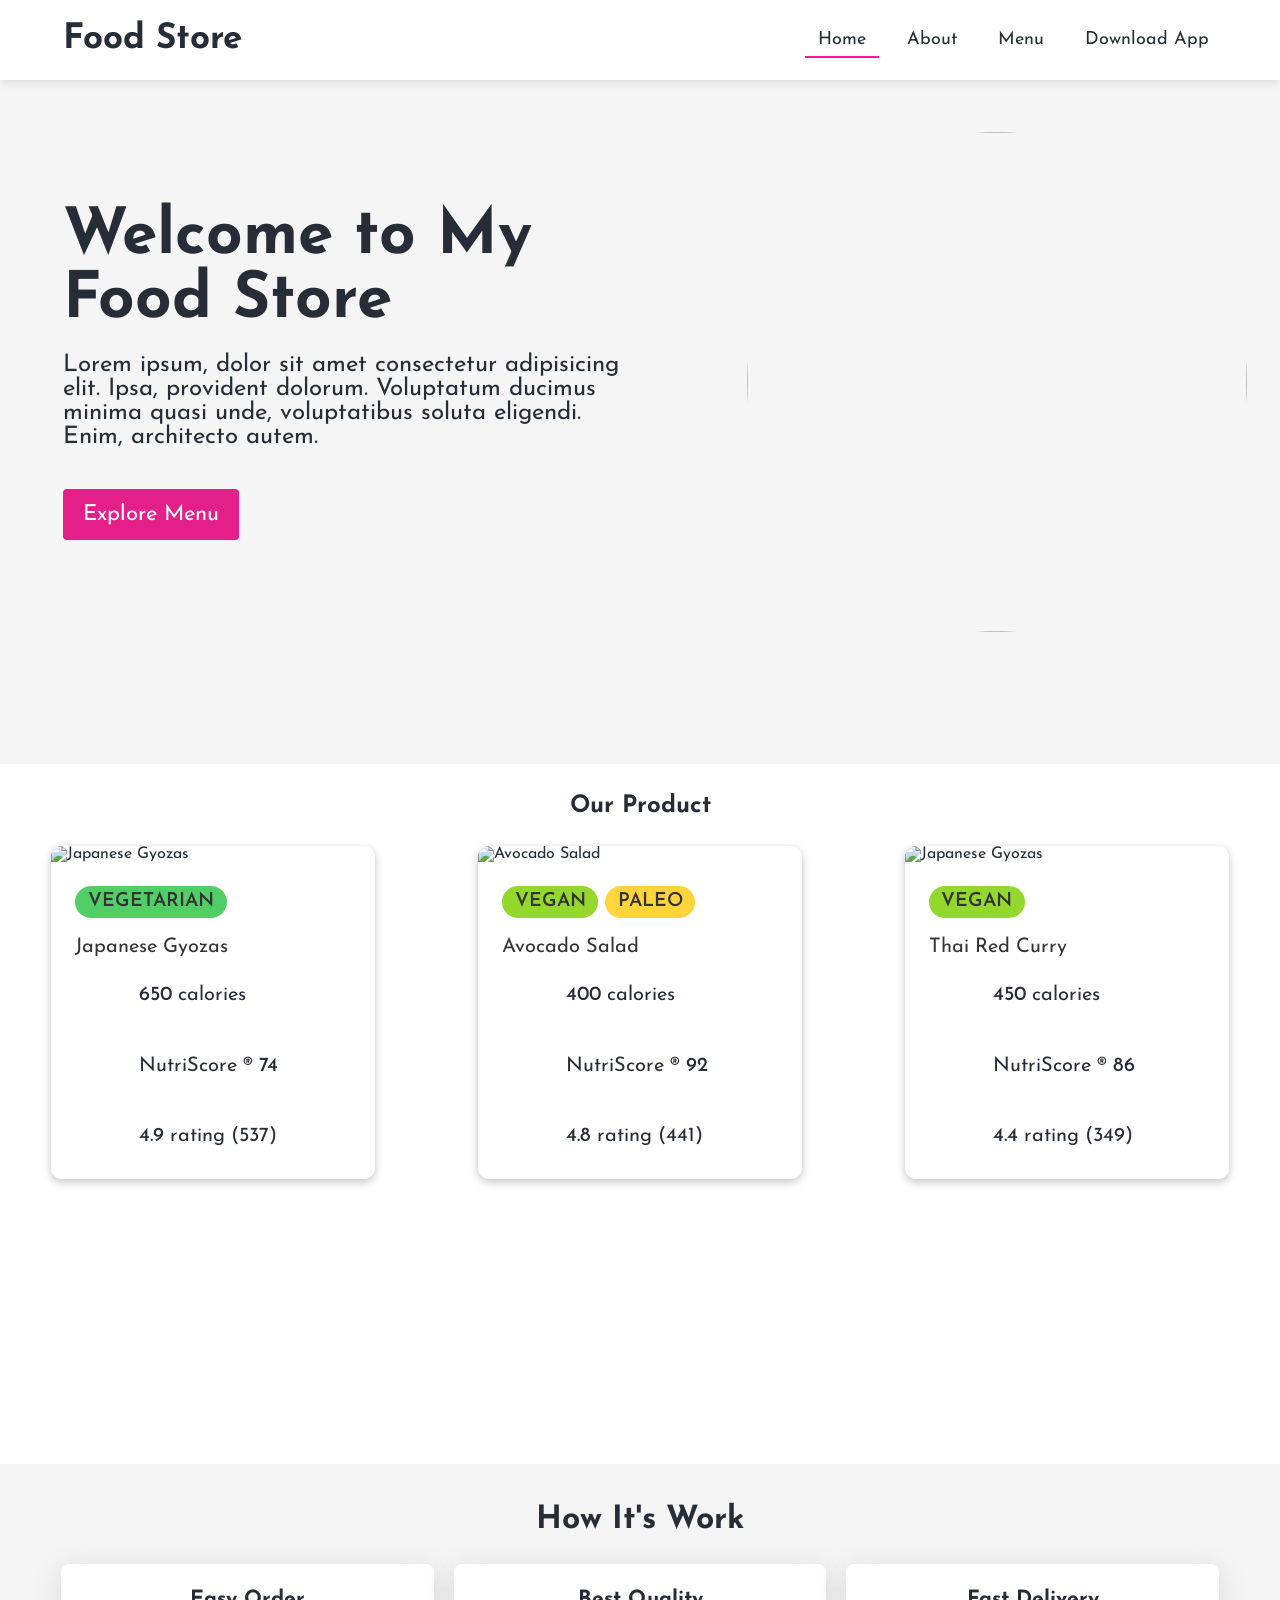
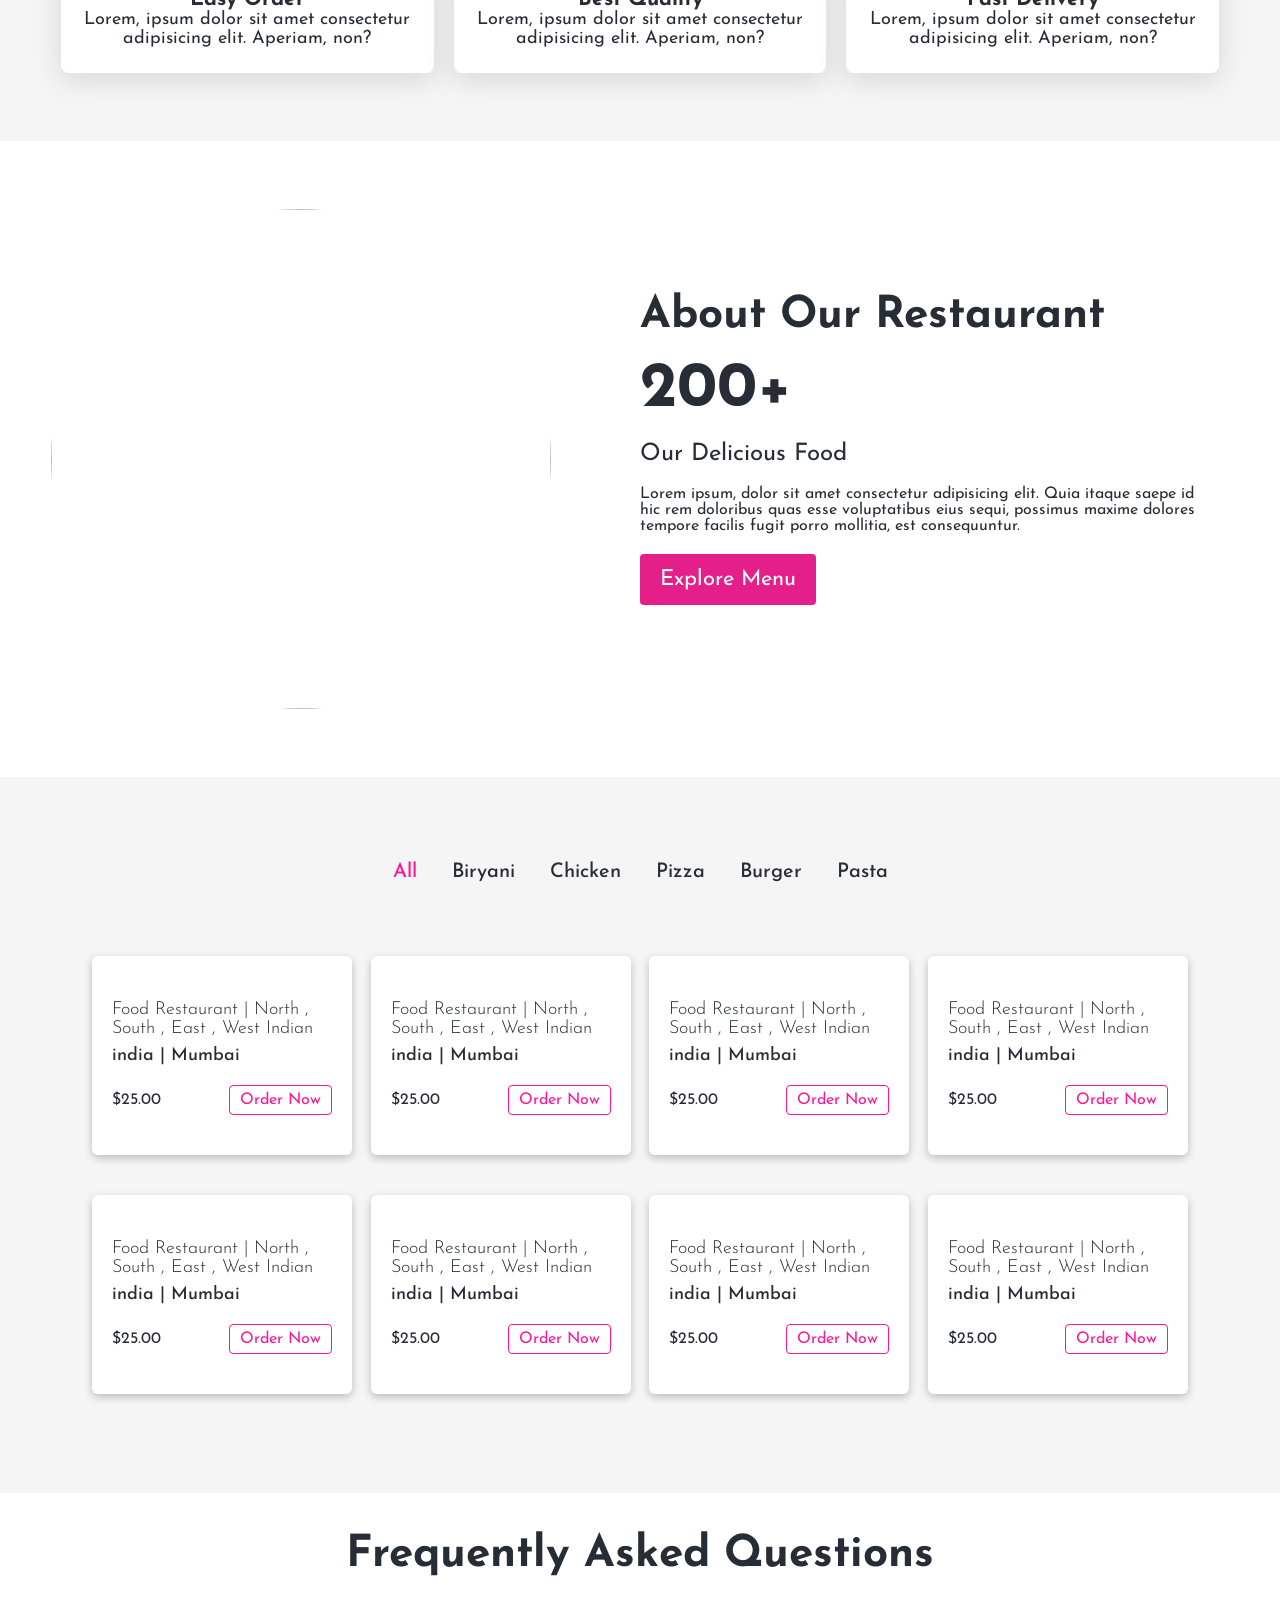
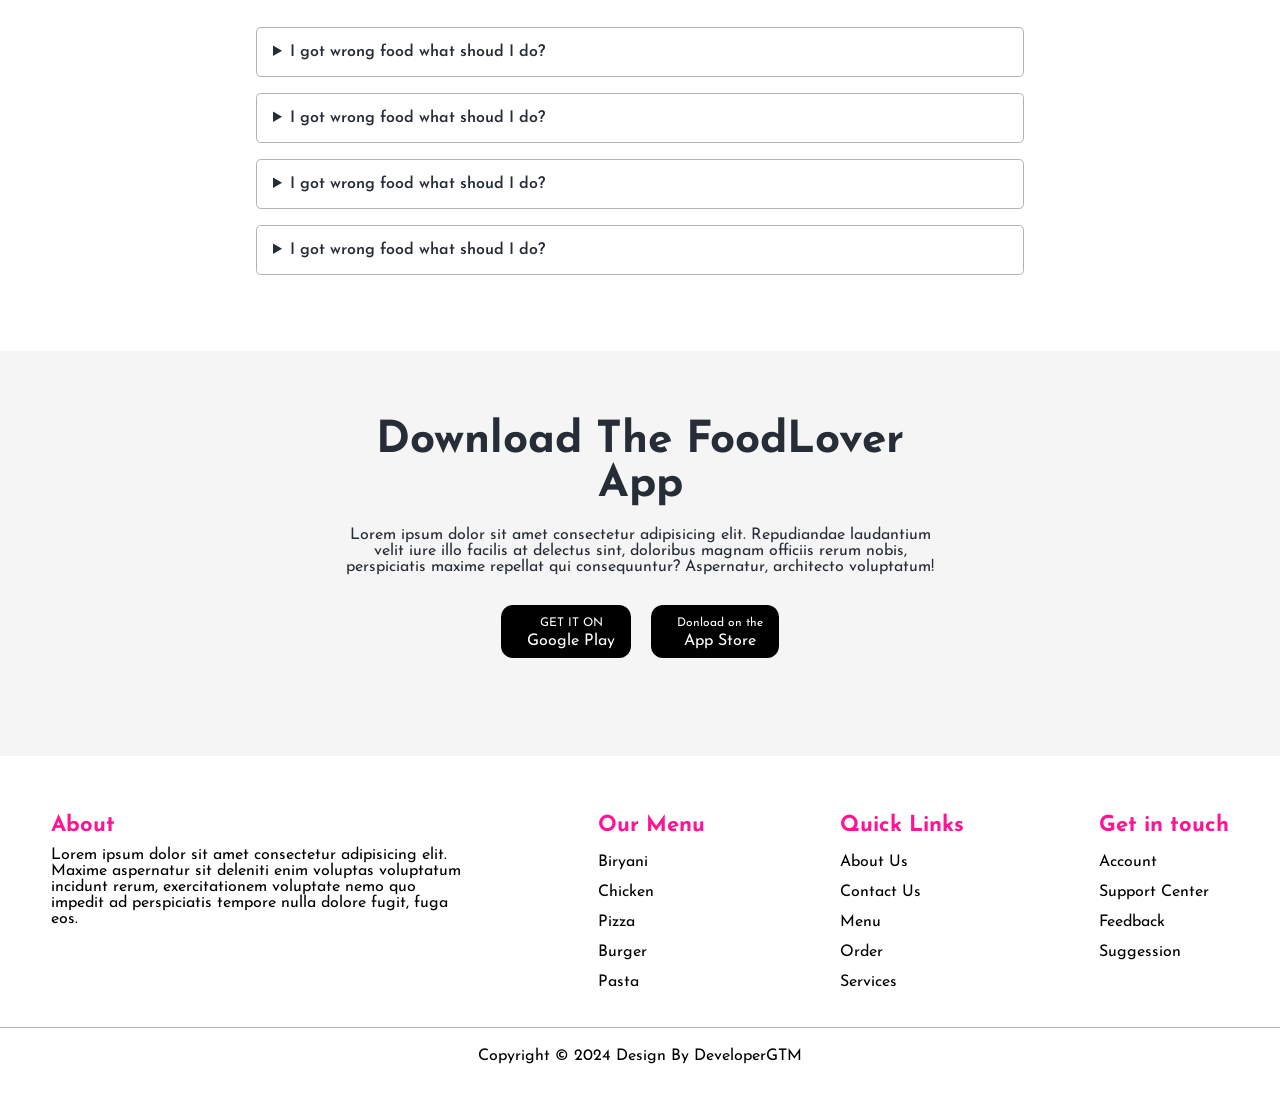
==== index.html @ 278a5195 "index.html" ====
<!DOCTYPE html>
<html lang="en">

<head>
    <meta charset="UTF-8" />
    <meta http-equiv="X-UA-Compatible" content="IE=edge" />
    <meta name="viewport" content="width=device-width, initial-scale=1.0" />
    <title>Food Store</title>
    <!-- CSS -->
    <link rel="stylesheet" href="styles.css" />
</head>

<body>
    <!-- Menu -->
    <div class="menu">
        <nav>
            <input type="checkbox" id="check" />
            <label for="check" class="checkbtn">
                <ion-icon name="grid-outline"></ion-icon>
            </label>

            <label class="logo">Food Store</label>

            <ul>
                <li><a href="#hero-section" class="active">Home</a></li>
                <li><a href="#about">About</a></li>
                <li><a href="#menu">Menu</a></li>
                <li><a href="#app">Download App</a></li>
            </ul>
        </nav>
    </div>
    <!-- End Menu -->

    <!-- Hero Section -->
    <div class="section flex" id="hero-section">
        <div class="text">
            <h1 class="primary">
                Welcome to My Food Store</span>
            </h1>

            <p class="tertiary">
                Lorem ipsum, dolor sit amet consectetur adipisicing elit. Ipsa,
                provident dolorum. Voluptatum ducimus minima quasi unde, voluptatibus
                soluta eligendi. Enim, architecto autem.
            </p>

            <a href="#menu" class="btn">Explore Menu</a>
        </div>
        <div class="visual">
            <img src="hamburger-1238246_640 (1).jpg" alt="" />
        </div>
    </div>
    <!-- End Hero Section -->

    <section class="section-meals">
        <div class="txt">
            <h1>Our Product</h1>
        </div>
        <div class="container grid grid--3-cols margin-right-md">
            <div class="meal">
                <img src="https://github.com/erenburuk/html-css-course/blob/1aacbb283eed0f760ab9f905e4ad5099cfa11204/07-Omnifood-Desktop/img/meals/meal-1.jpg?raw=true"
                    class="meal-img" alt="Japanese Gyozas" />
                <div class="meal-content">
                    <div class="meal-tags">
                        <span class="tag tag--vegetarian">Vegetarian</span>
                    </div>
                    <p class="meal-title">Japanese Gyozas</p>
                    <ul class="meal-attributes">
                        <li class="meal-attribute">
                            <ion-icon class="meal-icon" name="flame-outline"></ion-icon><span><strong>650</strong>
                                calories</span>
                        </li>
                        <li class="meal-attribute">
                            <ion-icon class="meal-icon" name="restaurant-outline"></ion-icon><span>NutriScore &reg;
                                <strong>74</strong></span>
                        </li>
                        <li class="meal-attribute">
                            <ion-icon class="meal-icon" name="star-outline"></ion-icon><span><strong>4.9</strong> rating
                                (537)</span>
                        </li>
                    </ul>
                </div>
            </div>

            <div class="meal">
                <img src="https://github.com/erenburuk/html-css-course/blob/main/07-Omnifood-Desktop/img/meals/meal-2.jpg?raw=true"
                    class="meal-img" alt="Avocado Salad" />
                <div class="meal-content">
                    <div class="meal-tags">
                        <span class="tag tag--vegan">Vegan</span>
                        <span class="tag tag--paleo">Paleo</span>
                    </div>
                    <p class="meal-title">Avocado Salad</p>
                    <ul class="meal-attributes">
                        <li class="meal-attribute">
                            <ion-icon class="meal-icon" name="flame-outline"></ion-icon><span><strong>400</strong>
                                calories</span>
                        </li>
                        <li class="meal-attribute">
                            <ion-icon class="meal-icon" name="restaurant-outline"></ion-icon><span>NutriScore &reg;
                                <strong>92</strong></span>
                        </li>
                        <li class="meal-attribute">
                            <ion-icon class="meal-icon" name="star-outline"></ion-icon><span><strong>4.8</strong> rating
                                (441)</span>
                        </li>
                    </ul>
                </div>
            </div>

            <div class="meal">
                <img src="https://images.unsplash.com/photo-1455619452474-d2be8b1e70cd?ixlib=rb-4.0.3&ixid=MnwxMjA3fDB8MHxwaG90by1wYWdlfHx8fGVufDB8fHx8&auto=format&fit=crop&w=1170&q=80"
                    class="meal-img" alt="Japanese Gyozas" />
                <div class="meal-content">
                    <div class="meal-tags">
                        <span class="tag tag--vegan">Vegan</span>
                    </div>
                    <p class="meal-title">Thai Red Curry</p>
                    <ul class="meal-attributes">
                        <li class="meal-attribute">
                            <ion-icon class="meal-icon" name="flame-outline"></ion-icon><span><strong>450</strong>
                                calories</span>
                        </li>
                        <li class="meal-attribute">
                            <ion-icon class="meal-icon" name="restaurant-outline"></ion-icon><span>NutriScore &reg;
                                <strong>86</strong></span>
                        </li>
                        <li class="meal-attribute">
                            <ion-icon class="meal-icon" name="star-outline"></ion-icon><span><strong>4.4</strong> rating
                                (349)</span>
                        </li>
                    </ul>
                </div>
            </div>
        </div>
    </section>



    <!-- How It Works -->
    <div class="section" id="how-it-works">
        <div class="txt">
            <h1>How It's Work</h1>
        </div>

        <div class="container flex">
            <div class="box">
                <h3>Easy Order</h3>
                <ion-icon name="timer-outline"></ion-icon>
                <p>
                    Lorem, ipsum dolor sit amet consectetur adipisicing elit. Aperiam,
                    non?
                </p>
            </div>

            <div class="box active">
                <h3>Best Quality</h3>
                <ion-icon style="color: black;" name="trophy-outline"></ion-icon>
                <p>
                    Lorem, ipsum dolor sit amet consectetur adipisicing elit. Aperiam,
                    non?
                </p>
            </div>

            <div class="box">
                <h3>Fast Delivery</h3>
                <ion-icon name="checkmark-done-circle-outline"></ion-icon>
                <p>
                    Lorem, ipsum dolor sit amet consectetur adipisicing elit. Aperiam,
                    non?
                </p>
            </div>
        </div>
    </div>
    <!-- End How It Works -->

    <!-- About -->
    <div class="section" id="about">
        <div class="container flex">
            <div class="visual">
                <img src="hamburger-1238246_640 (1).jpg" alt="" />
            </div>
            <div class="text">
                <div class="secondary">About Our Restaurant</div>
                <h2 class="primary">200+</h2>

                <h3 class="tertiary">Our Delicious Food</h3>

                <p>
                    Lorem ipsum, dolor sit amet consectetur adipisicing elit. Quia
                    itaque saepe id hic rem doloribus quas esse voluptatibus eius sequi,
                    possimus maxime dolores tempore facilis fugit porro mollitia, est
                    consequuntur.
                </p>

                <a href="#menu" class="btn">Explore Menu</a>
            </div>
        </div>
    </div>
    <!-- End About -->

    <!-- Restaurant Menu -->
    <div class="section" id="menu">
        <div class="container-menu">
            <ul class="category">
                <li class="active">All</li>
                <li>Biryani</li>
                <li>Chicken</li>
                <li>Pizza</li>
                <li>Burger</li>
                <li>Pasta</li>
            </ul>

            <div class="container">
                <div class="restaurant-menu">
                    <div class="menu-item">
                        <img src="https://raw.githubusercontent.com/programmercloud/foodlover/main/img/menu-1.jpg"
                            alt="" />

                        <div class="title">Food Restaurant | North , South , East , West Indian </div>

                        <div class="location">india | Mumbai</div>

                        <div class="order flex">
                            <div class="price">$25.00</div>
                            <a href="#" class="btn btn-menu">Order Now</a>
                        </div>
                    </div>

                    <div class="menu-item">
                        <img src="https://raw.githubusercontent.com/programmercloud/foodlover/main/img/menu-2.jpg"
                            alt="" />

                        <div class="title">Food Restaurant | North , South , East , West Indian </div>

                        <div class="location">india | Mumbai</div>

                        <div class="order flex">
                            <div class="price">$25.00</div>
                            <a href="#" class="btn btn-menu">Order Now</a>
                        </div>
                    </div>

                    <div class="menu-item">
                        <img src="https://raw.githubusercontent.com/programmercloud/foodlover/main/img/menu-1.jpg"
                            alt="" />

                        <div class="title">Food Restaurant | North , South , East , West Indian </div>

                        <div class="location">india | Mumbai</div>

                        <div class="order flex">
                            <div class="price">$25.00</div>
                            <a href="#" class="btn btn-menu">Order Now</a>
                        </div>
                    </div>

                    <div class="menu-item">
                        <img src="https://raw.githubusercontent.com/programmercloud/foodlover/main/img/menu-3.jpg"
                            alt="" />

                        <div class="title">Food Restaurant | North , South , East , West Indian </div>

                        <div class="location">india | Mumbai</div>

                        <div class="order flex">
                            <div class="price">$25.00</div>
                            <a href="#" class="btn btn-menu">Order Now</a>
                        </div>
                    </div>

                    <div class="menu-item">
                        <img src="https://raw.githubusercontent.com/programmercloud/foodlover/main/img/menu-1.jpg"
                            alt="" />

                        <div class="title">Food Restaurant | North , South , East , West Indian </div>

                        <div class="location">india | Mumbai </div>

                        <div class="order flex">
                            <div class="price">$25.00</div>
                            <a href="#" class="btn btn-menu">Order Now</a>
                        </div>
                    </div>

                    <div class="menu-item">
                        <img src="https://raw.githubusercontent.com/programmercloud/foodlover/main/img/menu-4.jpg"
                            alt="" />

                        <div class="title">Food Restaurant | North , South , East , West Indian </div>

                        <div class="location">india | Mumbai</div>

                        <div class="order flex">
                            <div class="price">$25.00</div>
                            <a href="#" class="btn btn-menu">Order Now</a>
                        </div>
                    </div>
                    

                    <div class="menu-item">
                        <img src="https://raw.githubusercontent.com/programmercloud/foodlover/main/img/menu-5.jpg"
                            alt="" />

                        <div class="title">Food Restaurant | North , South , East , West Indian </div>

                        <div class="location">india | Mumbai </div>

                        <div class="order flex">
                            <div class="price">$25.00</div>
                            <a href="#" class="btn btn-menu">Order Now</a>
                        </div>
                    </div>

                    <div class="menu-item">
                        <img src="https://raw.githubusercontent.com/programmercloud/foodlover/main/img/menu-6.jpg"
                            alt="" />

                        <div class="title">Food Restaurant | North , South , East , West Indian </div>

                        <div class="location">india | Mumbai</div>

                        <div class="order flex">
                            <div class="price">$25.00</div>
                            <a href="#" class="btn btn-menu">Order Now</a>
                        </div>
                    </div>
                </div>
            </div>
        </div>
    </div>
    <!-- End Restaurant Menu -->

    <!-- FAQ -->
    <div class="section" id="faq">
        <h2 class="secondary">Frequently Asked Questions</h2>

        <div class="faq">
            <details>
                <summary>I got wrong food what shoud I do?</summary>
                <div class="content">
                    <p>
                        Lorem ipsum dolor sit amet consectetur adipisicing elit.
                        Asperiores amet sunt at?
                    </p>
                </div>
            </details>

            <details>
                <summary>I got wrong food what shoud I do?</summary>
                <div class="content">
                    <p>
                        Lorem ipsum dolor sit amet consectetur adipisicing elit.
                        Asperiores amet sunt at?
                    </p>
                </div>
            </details>

            <details>
                <summary>I got wrong food what shoud I do?</summary>
                <div class="content">
                    <p>
                        Lorem ipsum dolor sit amet consectetur adipisicing elit.
                        Asperiores amet sunt at?
                    </p>
                </div>
            </details>

            <details>
                <summary>I got wrong food what shoud I do?</summary>
                <div class="content">
                    <p>
                        Lorem ipsum dolor sit amet consectetur adipisicing elit.
                        Asperiores amet sunt at?
                    </p>
                </div>
            </details>
        </div>
    </div>
    <!-- End FAQ -->

    <!-- App -->
    <div class="section" id="app">
        <div class="container flex">
            <div class="app-photo">
                <img width="500px" src="pngegg.png" alt="" />
            </div>

            <div class="text">
                <h2 class="secondary">Download The FoodLover App</h2>
                <p>
                    Lorem ipsum dolor sit amet consectetur adipisicing elit. Repudiandae
                    laudantium velit iure illo facilis at delectus sint, doloribus
                    magnam officiis rerum nobis, perspiciatis maxime repellat qui
                    consequuntur? Aspernatur, architecto voluptatum!
                </p>

                <div class="download flex">
                    <div class="app-store">
                        <ion-icon name="logo-google-playstore"></ion-icon>
                        <p>
                            GET IT ON <br />
                            <span>Google Play</span>
                        </p>
                    </div>

                    <div class="app-store">
                        <ion-icon name="logo-apple"></ion-icon>
                        <p>
                            Donload on the <br />
                            <span>App Store</span>
                        </p>
                    </div>
                </div>
            </div>
        </div>
    </div>
    <!-- End App -->

    <!-- Footer -->
    <div class="footer">
        <div class="container flex">
            <div class="footer-about">
                <h2>About</h2>
                <p>
                    Lorem ipsum dolor sit amet consectetur adipisicing elit. Maxime
                    aspernatur sit deleniti enim voluptas voluptatum incidunt rerum,
                    exercitationem voluptate nemo quo impedit ad perspiciatis tempore
                    nulla dolore fugit, fuga eos.
                </p>
            </div>

            <div class="footer-category">
                <h2>Our Menu</h2>

                <ul>
                    <li>Biryani</li>
                    <li>Chicken</li>
                    <li>Pizza</li>
                    <li>Burger</li>
                    <li>Pasta</li>
                </ul>
            </div>

            <div class="quick-links">
                <h2>Quick Links</h2>

                <ul>
                    <li>About Us</li>
                    <li>Contact Us</li>
                    <li>Menu</li>
                    <li>Order</li>
                    <li>Services</li>
                </ul>
            </div>

            <div class="get-in-touch">
                <h2>Get in touch</h2>
                <ul>
                    <li>Account</li>
                    <li>Support Center</li>
                    <li>Feedback</li>
                    <li>Suggession</li>
                </ul>
            </div>
        </div>

        <div class="copyright">
            <p>Copyright &copy; 2024 Design By DeveloperGTM</p>
        </div>
    </div>
    <!-- End Footer -->

    <!-- Ion Icons Js -->
    <script type="module" src="https://unpkg.com/ionicons@7.1.0/dist/ionicons/ionicons.esm.js"></script>
    <script nomodule src="https://unpkg.com/ionicons@7.1.0/dist/ionicons/ionicons.js"></script>
    <script type="module" src="https://cdn.jsdelivr.net/npm/@ionic/core/dist/ionic/ionic.esm.js"></script>
    <script nomodule src="https://cdn.jsdelivr.net/npm/@ionic/core/dist/ionic/ionic.js"></script>
</body>

</html>
---- styles.css ----
@import url("https://fonts.googleapis.com/css2?family=Josefin+Sans:wght@300;400;500;600;700&display=swap");
:root {
    --clr-primary: deeppink;
    --clr-secondary: #272d36;
}
*,
*::after,
*::before {
    box-sizing: border-box;
    padding: 0;
    margin: 0;
    font-family: "Josefin Sans", sans-serif;
}
html {
    scroll-behavior: smooth;
}
body {
    background: white;
    color: var(--clr-secondary);
    overflow-x: hidden;
}
.section {
    width: 100%;
    padding: 40px 0;
}

.flex {
    display: flex;
    align-items: center;
    justify-content: center;
}
.container {
    /* 1140px */
    max-width: 120rem;
    padding: 0 3.2rem;
    margin: 28px auto;
}
.grid {
    display: grid;
    column-gap: 6.4rem;
    row-gap: 9.6rem;
}

.grid--3-cols {
    grid-template-columns: repeat(3, 1fr);
}

.margin-right-md {
    margin-bottom: 4.8rem !important;
}
strong {
    font-weight: 500;
}
.section-meals {
    height: 700px;
}
.section-meals .txt{
    display: flex;
    justify-content: center;
    padding-top: 30px;
}
.meal {
    box-shadow: rgba(0, 0, 0, 0.24) 0px 3px 8px;
    border-radius: 11px;
    overflow: hidden;
    transition: all 0.4s;
}

.meal:hover {
    transform: translateY(-1.2rem);
    box-shadow: rgba(0, 0, 0, 0.24) 0px 3px 8px;
}
.meal-content {
    padding: 24px;
}

.meal-tags {
    margin-bottom: 1.2rem;
    display: flex;
    gap: 0.4rem;
}
.tag {
    display: inline-block;
    padding: 0.4rem 0.8rem;
    font-size: 1.2rem;
    text-transform: uppercase;
    background-color: #51cf66;
    color: #333;
    border-radius: 100px;
    font-weight: 600;
}
.tag--vegetarian {
    background-color: #51cf66;
}

.tag--vegan {
    background-color: #94d82d;
}

.tag--paleo {
    background-color: #ffd43b;
}
.meal-title {
    font-size: 20px;
    color: #333;
    margin-bottom: 1.2rem;
}

.meal-attributes {
    list-style: none;
    display: flex;
    flex-direction: column;
    gap: 2rem;
}
.meal-attribute {
    font-size: 20px;
    display: flex;
    align-items: center;
    gap: 1.6rem;
}

.meal-icon {
    height: 2.4rem;
    width: 2.4rem;
    color: #e67e22;
}

.meal-img {
    width: 100%;
    height: 224.15px;
    object-fit: cover;
}
.container-menu {
    padding: 25px;
    display: flex;
    justify-content: center;
    align-items: center;
    column-gap: 56px;
    flex-direction: column;
}
.primary {
    font-size: 64px;
    font-weight: 700;
    margin-bottom: 20px;
}
.secondary {
    font-size: 44px;
    font-weight: 700;
    margin-bottom: 20px;
}
.tertiary {
    font-size: 24px;
    font-weight: 400;
    margin-bottom: 20px;
}
.btn {
    padding: 14px 20px;
    background: #e51f89;
    border-radius: 4px;
    color: #fff;
    text-decoration: none;
    font-size: 22px;
    display: inline-block;
    margin: 20px 0;
    transition: all 0.4s ease-in-out;
}
.btn:hover{
    transform: rotate(5deg);
}
nav {
    padding: 0 33px;
    height: 80px;
    width: 100%;
    position: fixed;
    top: 0;
    background: white;
    box-shadow: rgba(99, 99, 99, 0.2) 0px 2px 8px 0px;
    z-index: 22;
}
label.logo {
    font-size: 35px;
    line-height: 80px;
    padding: 0 30px;
    font-weight: 700;
}
nav ul {
    float: right;
    margin-right: 20px;
}

nav ul li {
    display: inline-block;
    line-height: 80px;
    margin: 0 5px;
}
nav ul li a {
    font-size: 18px;
    padding: 7px 13px;
    text-decoration: none;
    color: var(--clr-secondary);
}

.menu a.active,
.menu a:hover {
    border-bottom: 2px solid var(--clr-primary);
    transition: 0.3s;
}
.checkbtn {
    font-size: 30px;
    color: #fff;
    float: right;
    line-height: 80px;
    margin-right: 40px;
    cursor: pointer;
    display: none;
}

#check {
    display: none;
}

#hero-section {
    background: whitesmoke;
    padding: 132px 33px;
    display: flex;
    justify-content: center;
    align-items: center !important;
}
.text,
.visual {
    width: 50%;
}
.text {
    margin: 0 20px;
}

.visual img {
    display: block;
    border-radius: 50%;
    height: 500px;
    width: 500px;
}
#hero-section .text {
    margin-left: 30px;
}

#hero-section .visual img {
    margin-left: auto;
}

#how-it-works {
    margin: 0 auto;
    text-align: center;
    background-color: whitesmoke;
}
.box {
    background: white;
    box-shadow: rgba(100, 100, 111, 0.2) 0px 7px 29px 0px;
    padding: 25px 5px;
    margin: 0 10px;
    border-radius: 8px;
    font-size: 18px;
    transition: 0.3s ease;
    cursor: pointer;
}

.box ion-icon {
    font-size: 35px;
    margin: 15px 0;
}

.box:hover {
    transform: rotate(5deg);
}
/* About */
#about .visual img,
#app .visual img {
    margin-right: auto;
}

#menu{
    background-color: whitesmoke;
}

.category {
    list-style: none;
    text-align: center;
    margin: 20px 0 40px 0;
}

.category li {
    display: inline-block;
    margin: 0 15px;
    font-size: 20px;
    font-weight: 500;
    cursor: pointer;
}

.category li.active {
    color: deeppink;
}
.restaurant-menu {
    display: flex;
    flex-wrap: wrap;
    padding: 6px;
    row-gap: 40px;
}
.menu-item {
    width: 260px;
    margin: 0 auto;
    border-radius: 6px;
    overflow: hidden;
    background-color: white;
    box-shadow: rgba(0, 0, 0, 0.24) 0px 3px 8px;
    padding: 20px;
}
.menu-item img {
    width: 100%;
}
.order {
    justify-content: space-between;
}

.btn-menu {
    padding: 6px 10px;
    font-size: 16px;
    text-align: center;
    background: #fff;
    border: 1px solid deeppink;
    color: deeppink;
}
.title {
    font-size: 18px;
    font-weight: 300;
    margin: 8px 0;
}
.location {
    font-size: 18px;
    font-weight: 500;
}
#faq .secondary {
    text-align: center;
}

.faq {
    width: 60%;
    margin: 50px auto 20px auto;
}

summary {
    padding: 1em;
    border: 1px solid #b2b2b2;
    margin-bottom: 1em;
    cursor: pointer;
    outline: none;
    border-radius: 0.3em;
    font-weight: 600;
}

details[open] summary~* {
    animation: open 1s ease-in-out;
}
@keyframes open {
    from {
        opacity: 1;
        margin-top: -10px;
    }

    top {
        opacity: 1;
        margin-top: 0;
    }
}
#app {
    text-align: center;
    background-color: whitesmoke;
}
.app-store {
    background: #000;
    margin: 0 10px;
    padding: 4px 16px;
    border-radius: 12px;
    display: flex;
    align-items: center;
    justify-content: space-between;
    font-size: 12px;
    color: #fff;
    cursor: pointer;
}
.app-store p {
    margin-top: 8px;
}
.app-store span {
    font-size: 16px;
    line-height: 25px;
}
.app-store ion-icon {
    font-size: 30px;
    margin-right: 10px;
}
.download {
    margin: 30px 0;
}
.footer {
    background: white;
    color: black;
    padding: 30px 0;
}

.footer .container {
    justify-content: space-between;
    align-items: flex-start;
}
.footer h2 {
    font-size: 22px;
    margin-bottom: 10px;
    color: deeppink;
}

.footer ul {
    list-style: none;
    line-height: 30px;
    font-size: 16px;
}
.footer ul li {
    cursor: pointer;
}
.footer-about {
    width: 35%;
}
.copyright {
    text-align: center;
    padding: 20px 0;
    margin-top: 30px;
    border-top: 1px solid #b2b2b2;
}
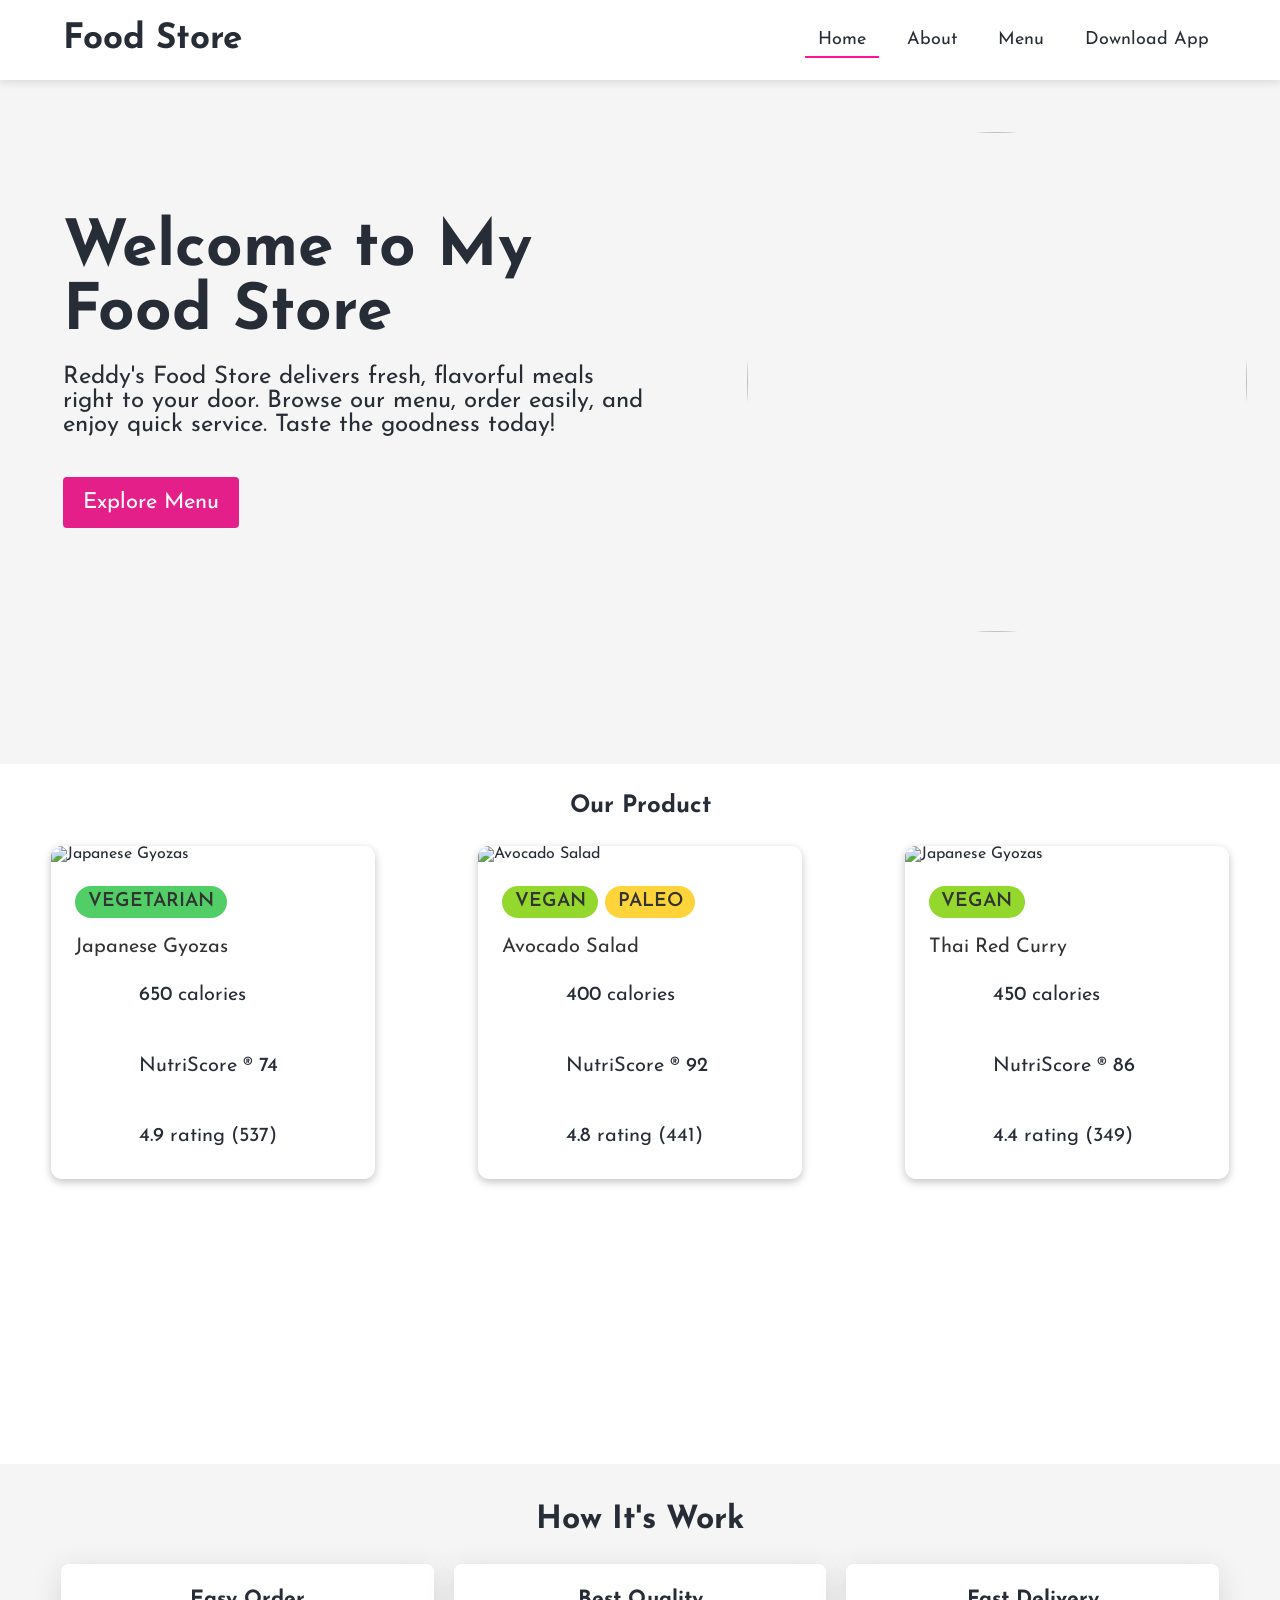
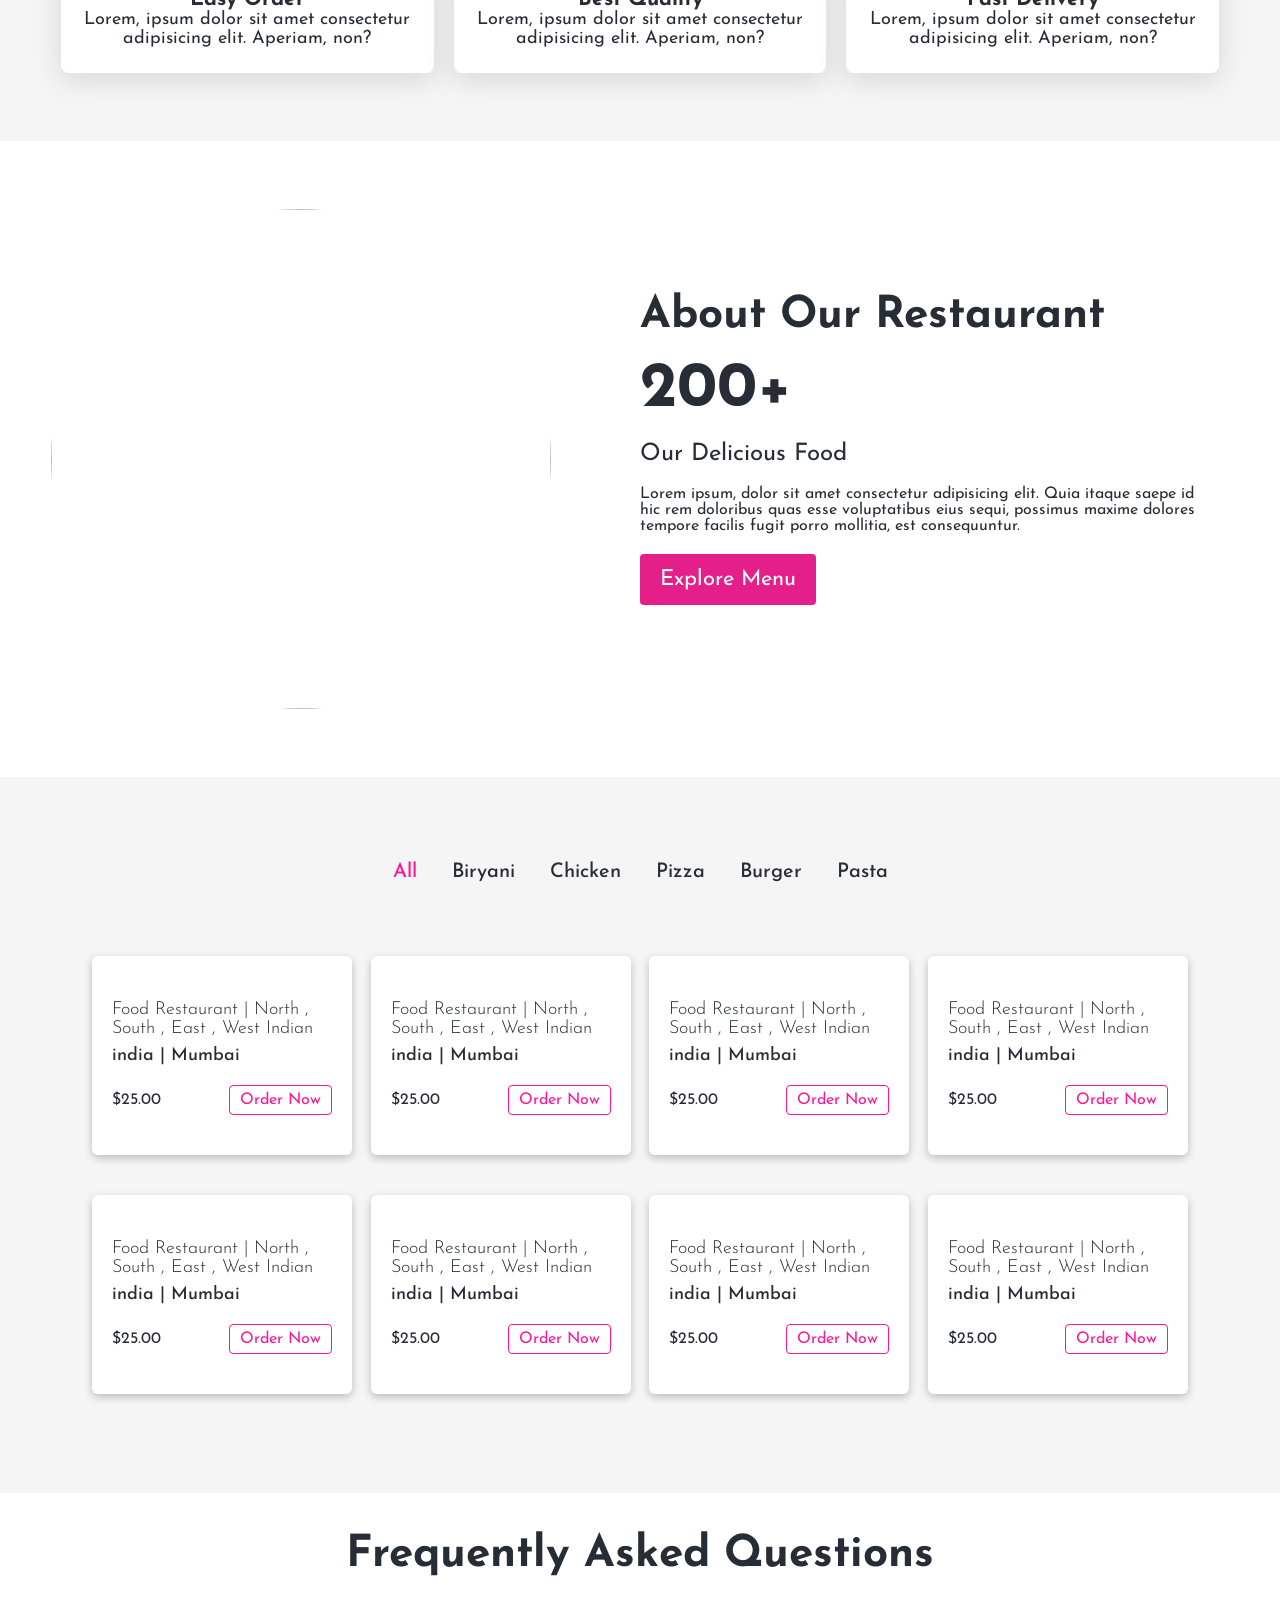
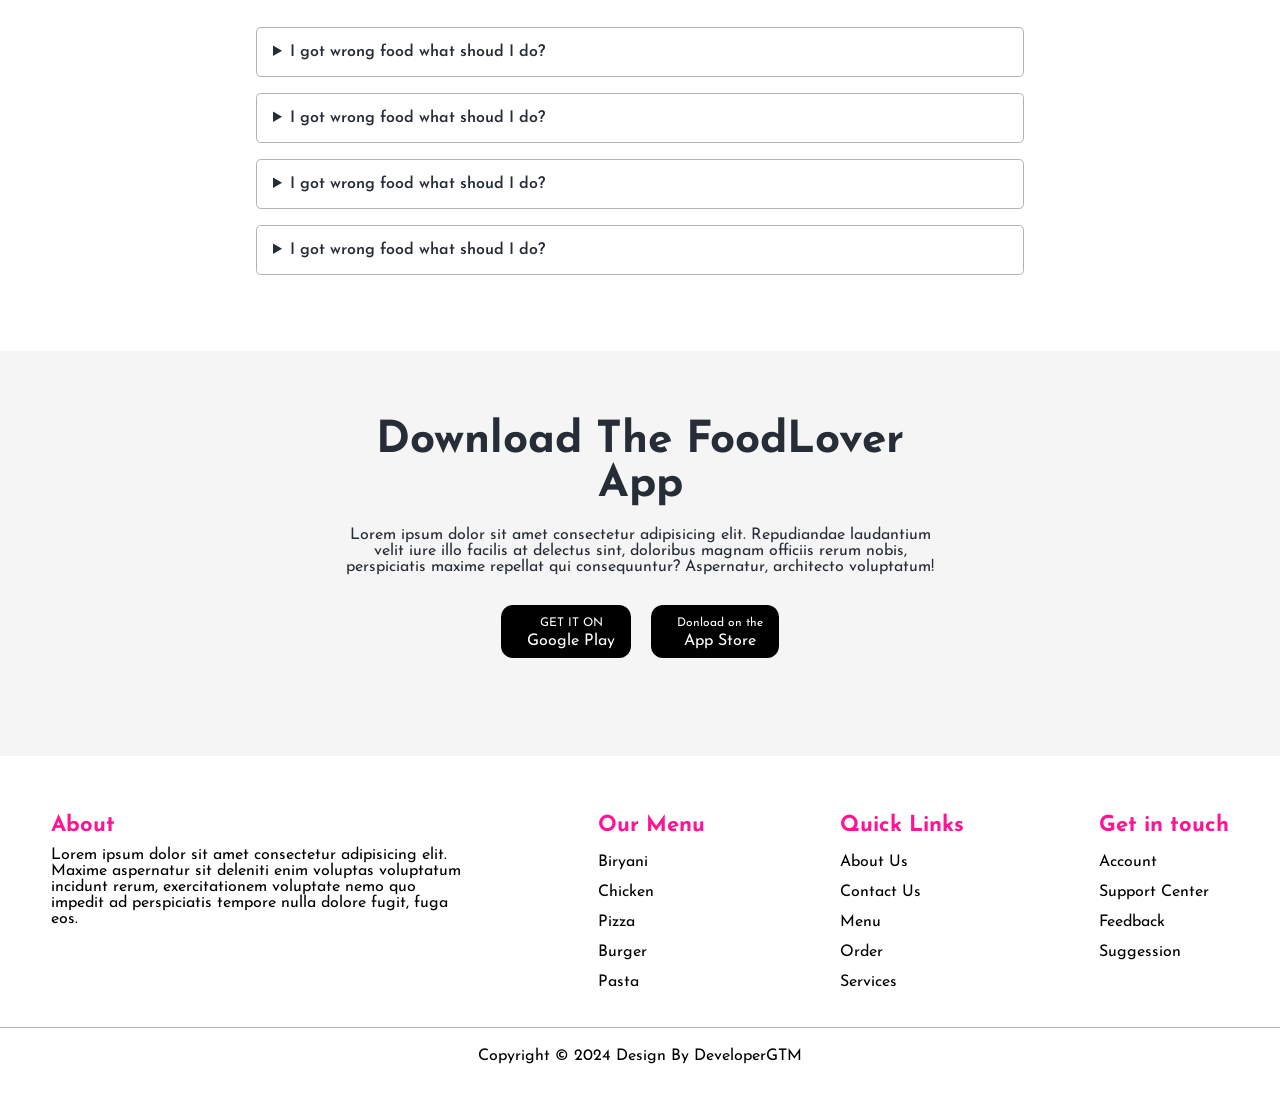
==== commit 9775c168: "index.html" ====
--- a/index.html
+++ b/index.html
@@ -5,7 +5,7 @@
     <meta charset="UTF-8" />
     <meta http-equiv="X-UA-Compatible" content="IE=edge" />
     <meta name="viewport" content="width=device-width, initial-scale=1.0" />
-    <title>Food Store</title>
+    <title>Reddy's Food Store</title>
     <!-- CSS -->
     <link rel="stylesheet" href="styles.css" />
 </head>
@@ -39,9 +39,7 @@
             </h1>
 
             <p class="tertiary">
-                Lorem ipsum, dolor sit amet consectetur adipisicing elit. Ipsa,
-                provident dolorum. Voluptatum ducimus minima quasi unde, voluptatibus
-                soluta eligendi. Enim, architecto autem.
+                Reddy's Food Store delivers fresh, flavorful meals right to your door. Browse our menu, order easily, and enjoy quick service. Taste the goodness today!
             </p>
 
             <a href="#menu" class="btn">Explore Menu</a>
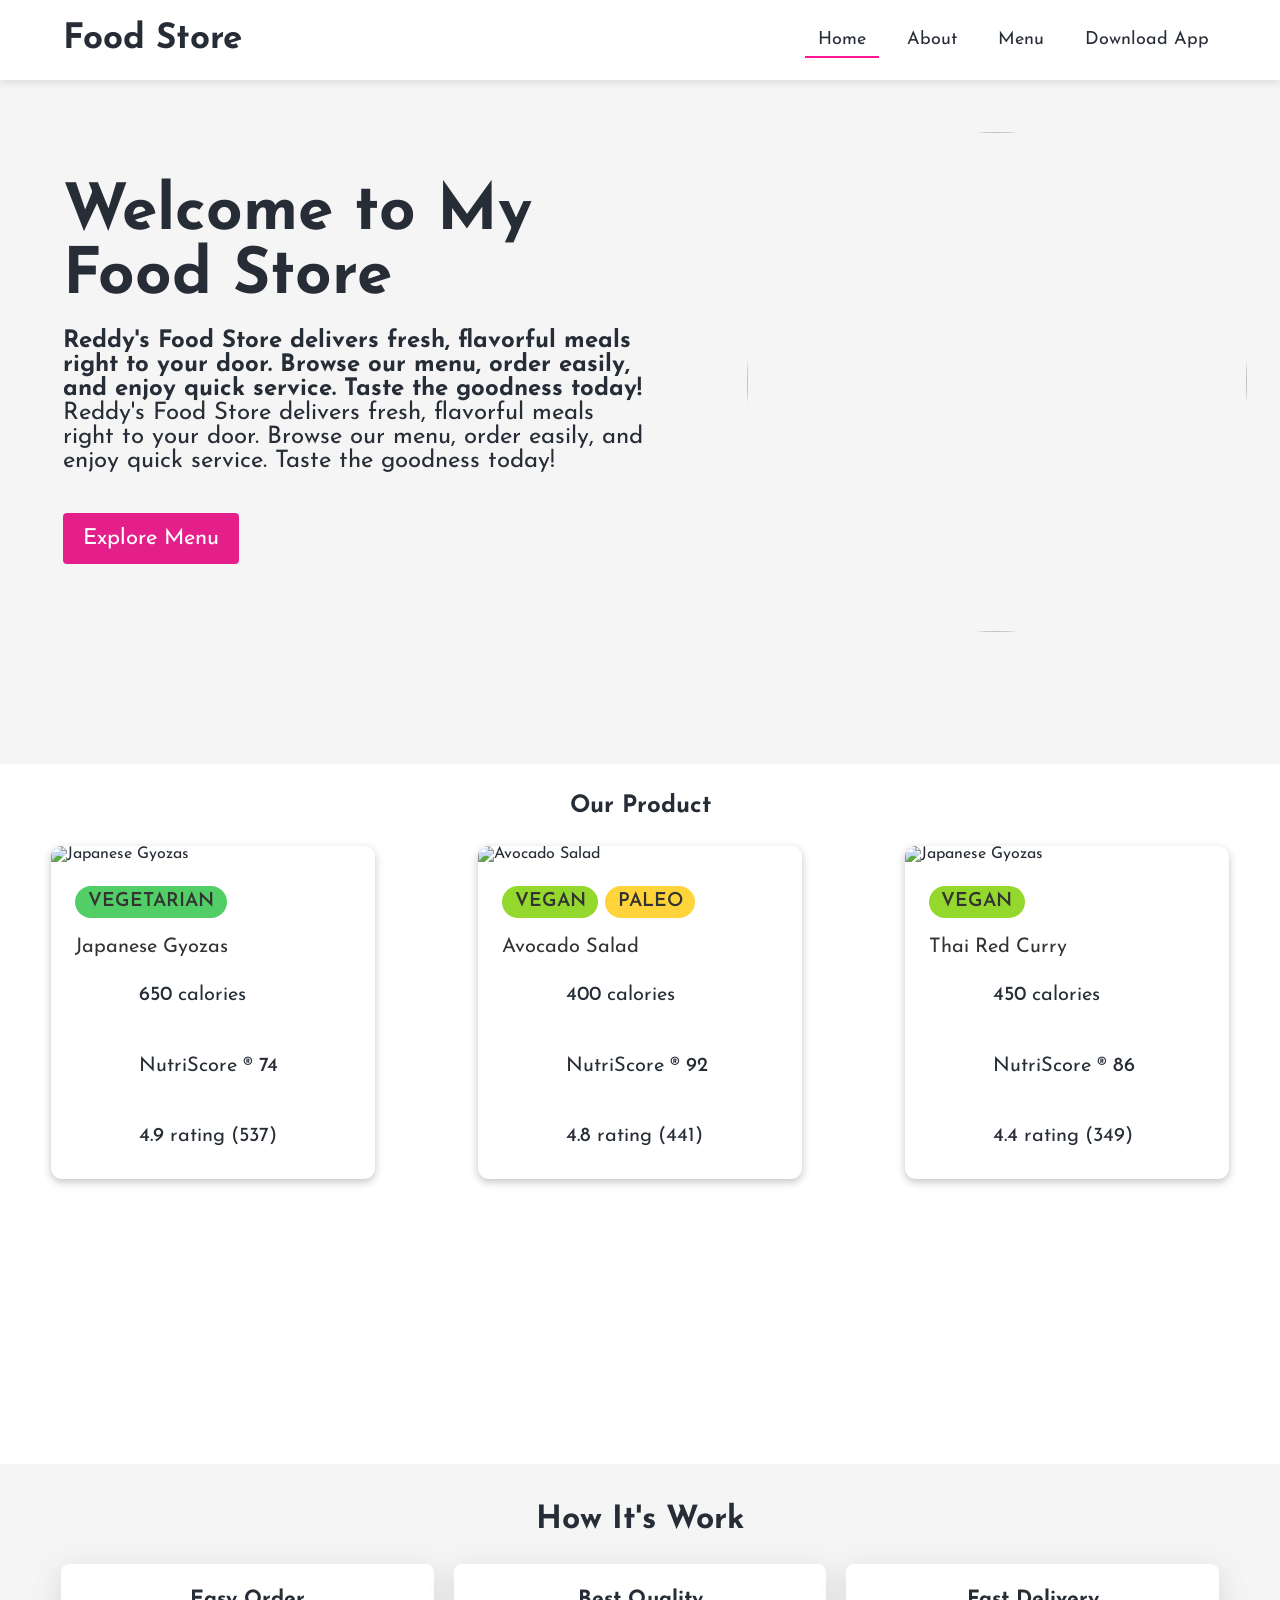
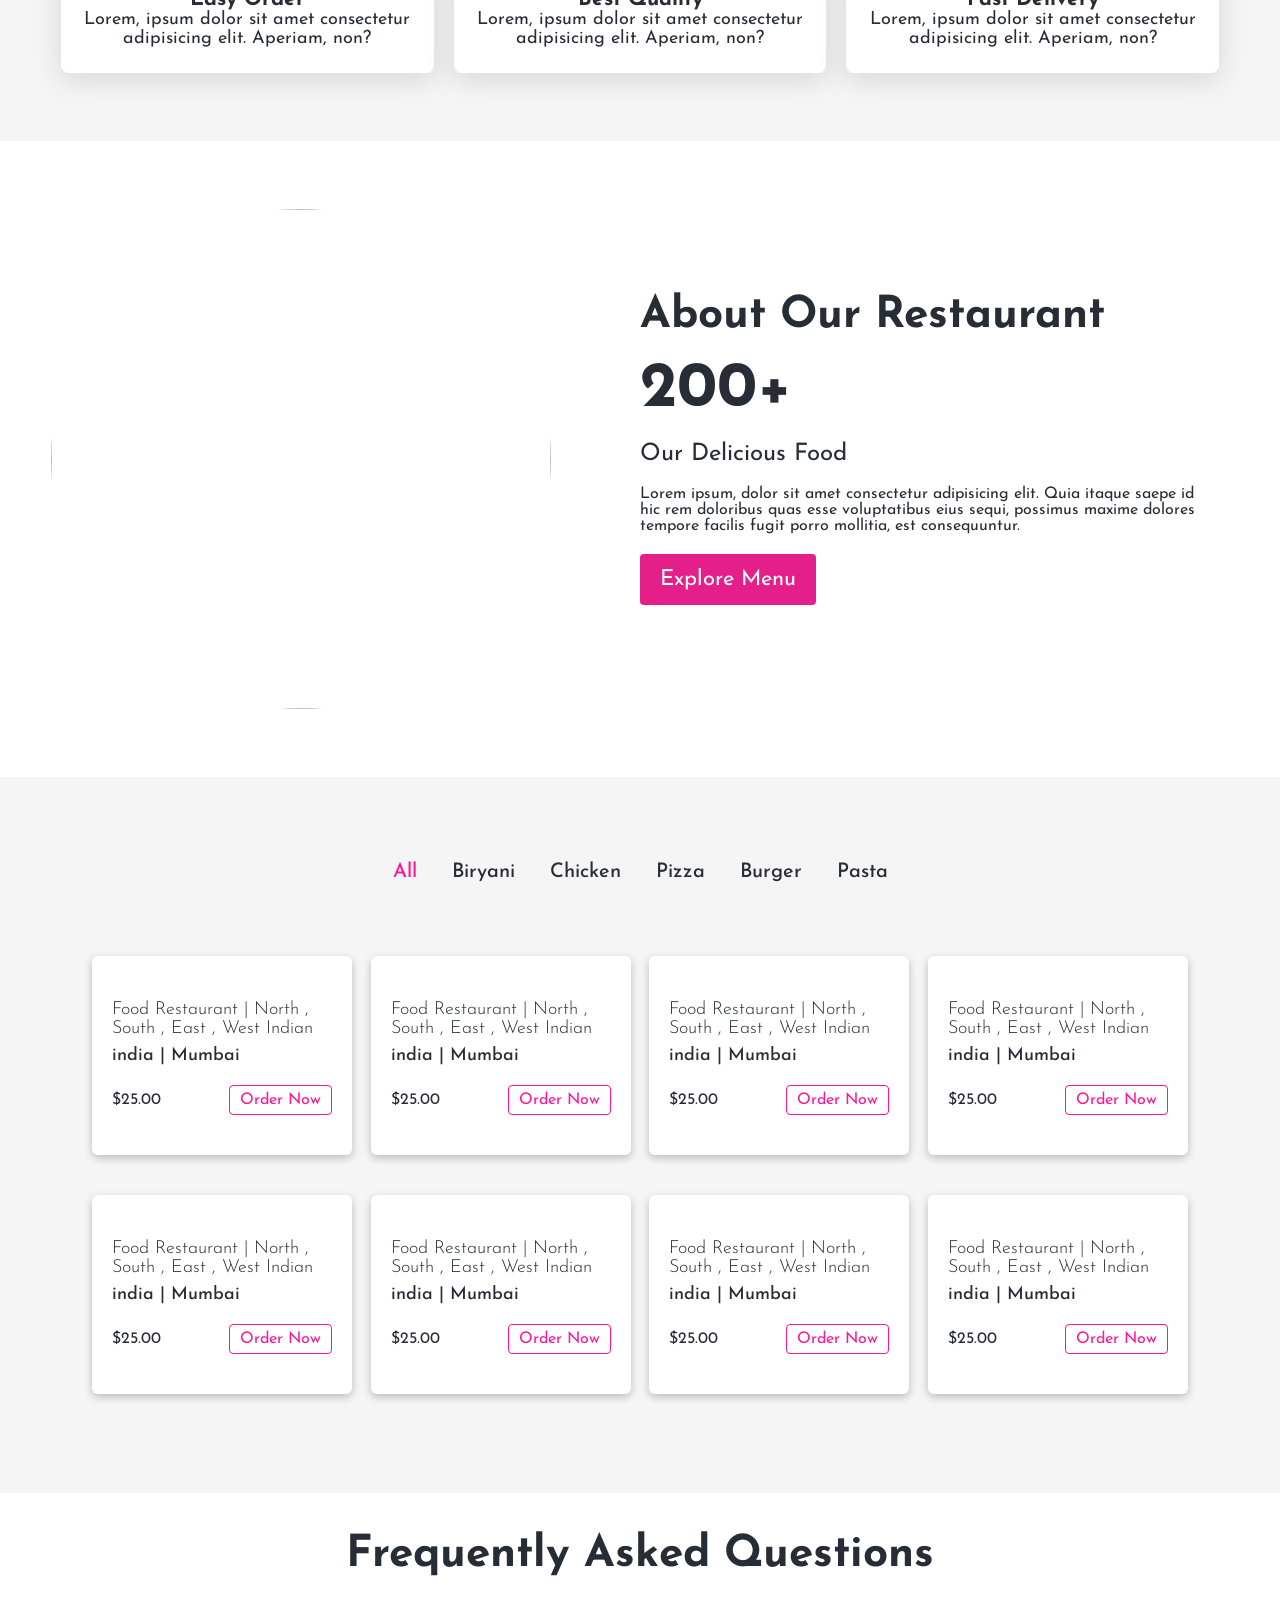
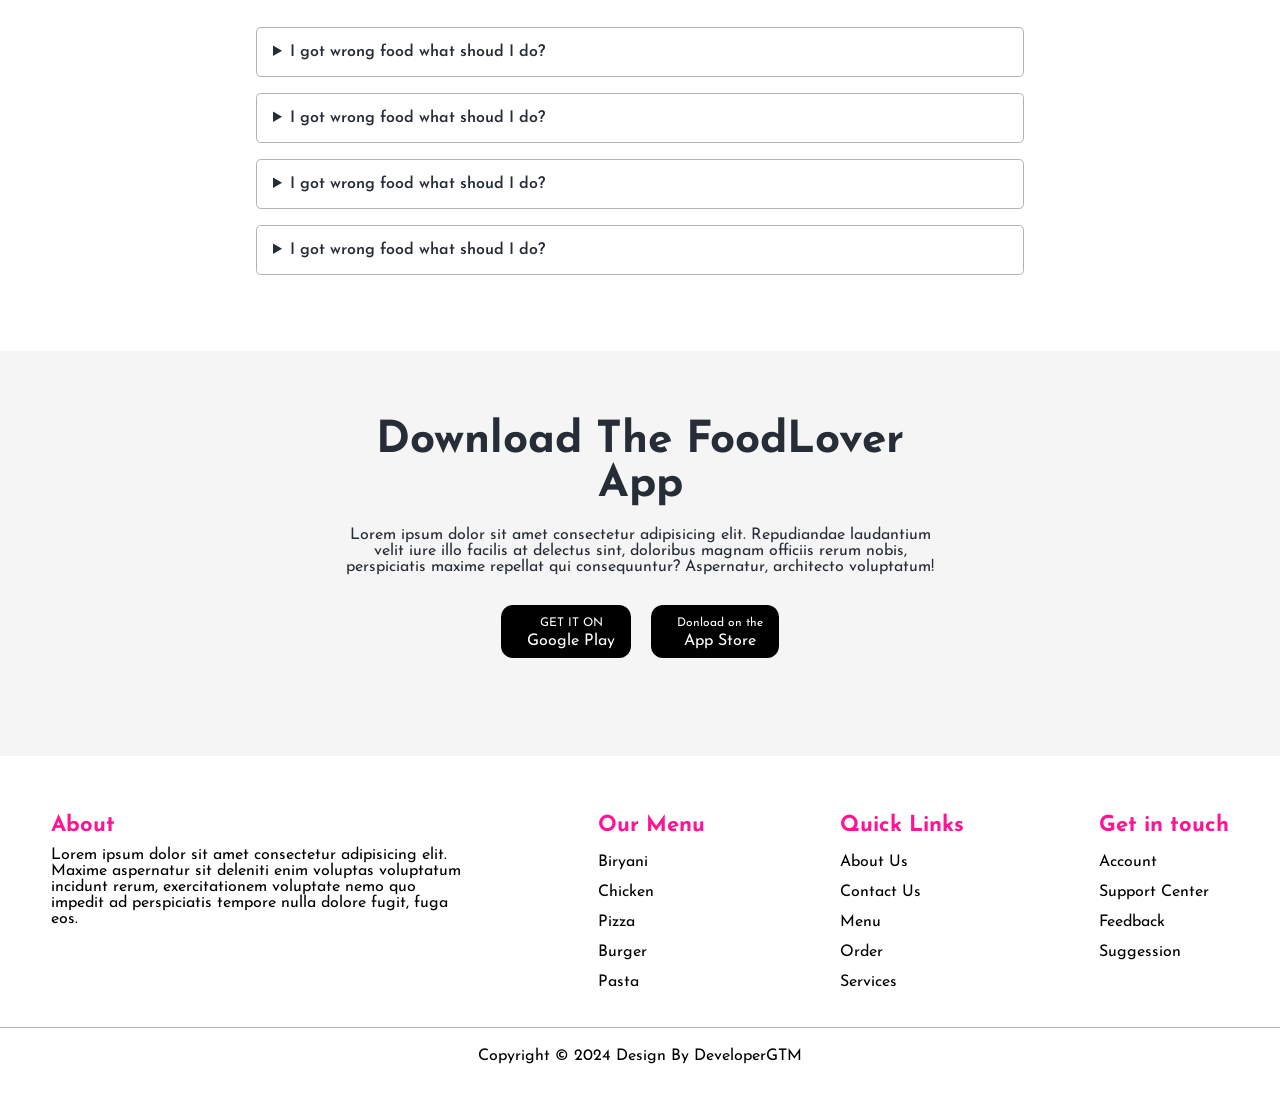
==== commit 3dbce669: "index.html" ====
--- a/index.html
+++ b/index.html
@@ -37,6 +37,7 @@
             <h1 class="primary">
                 Welcome to My Food Store</span>
             </h1>
+            <h2>Reddy's Food Store delivers fresh, flavorful meals right to your door. Browse our menu, order easily, and enjoy quick service. Taste the goodness today!</h2>
 
             <p class="tertiary">
                 Reddy's Food Store delivers fresh, flavorful meals right to your door. Browse our menu, order easily, and enjoy quick service. Taste the goodness today!
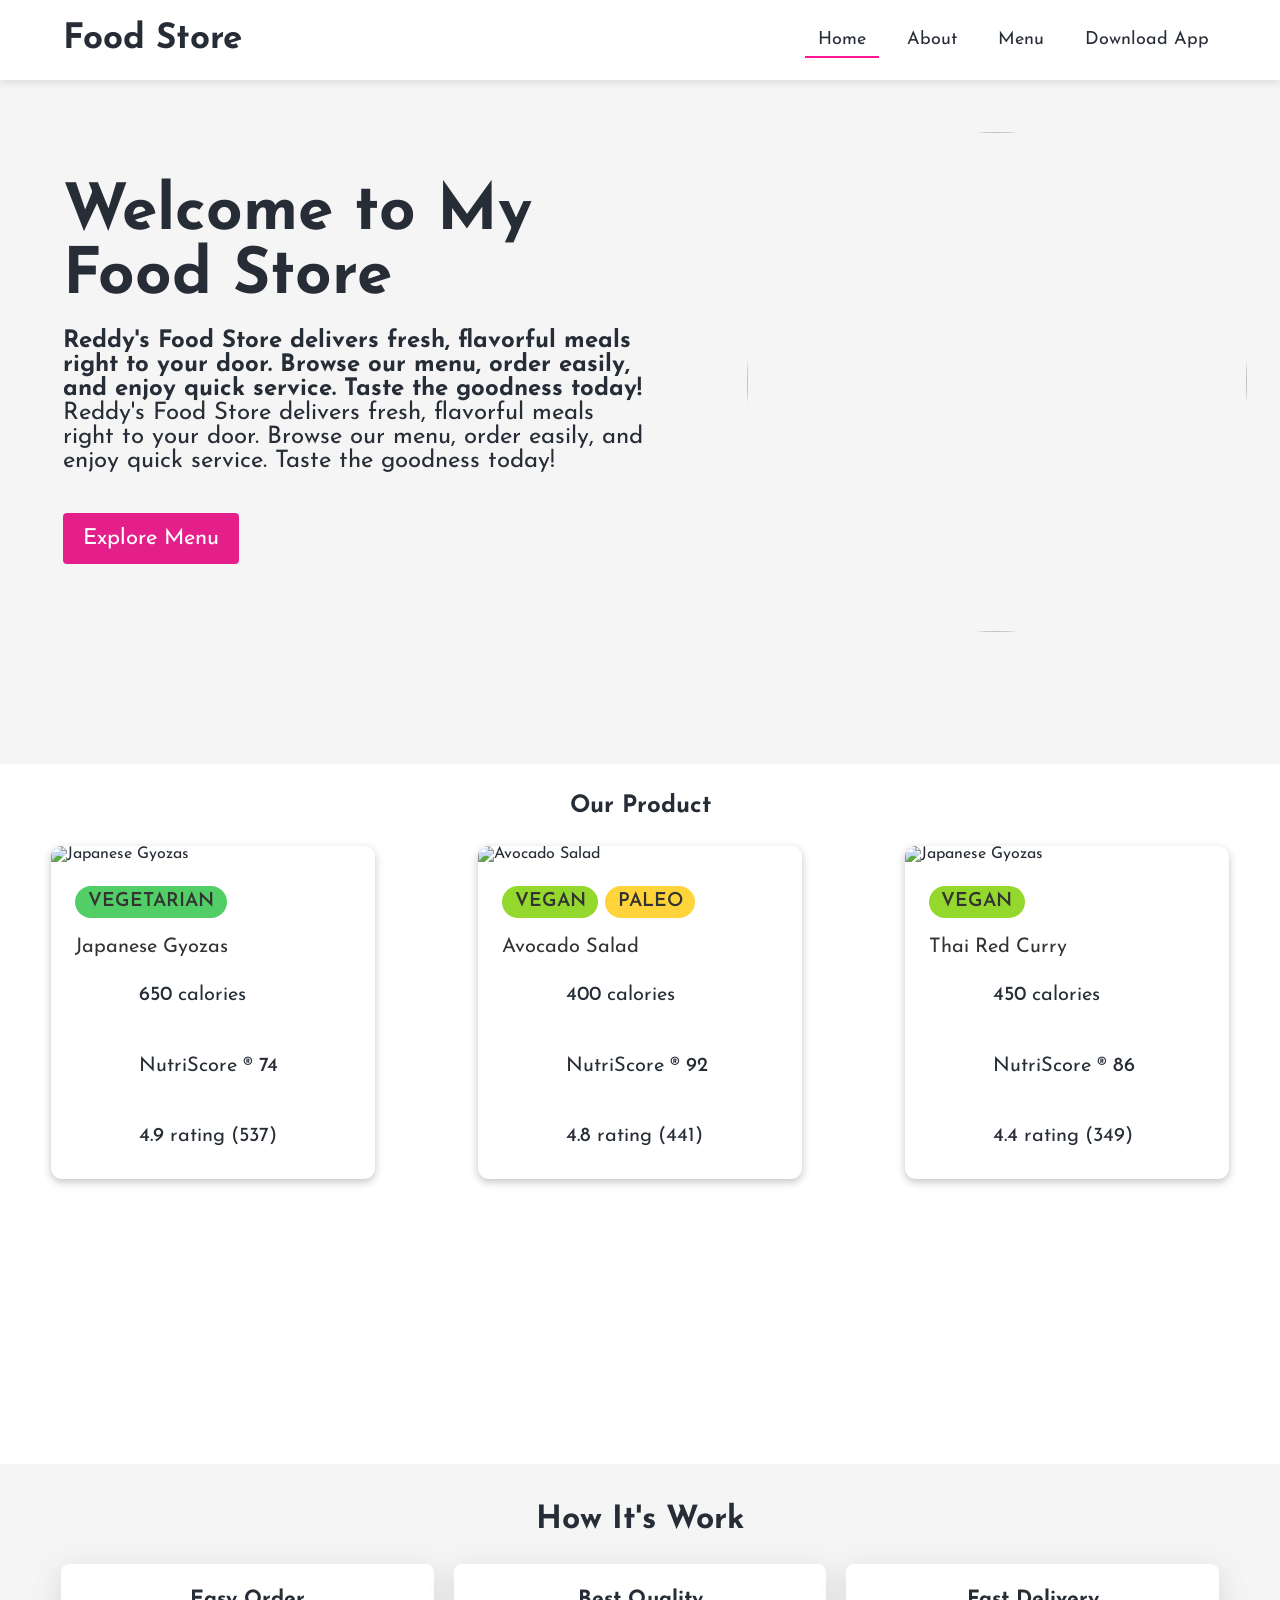
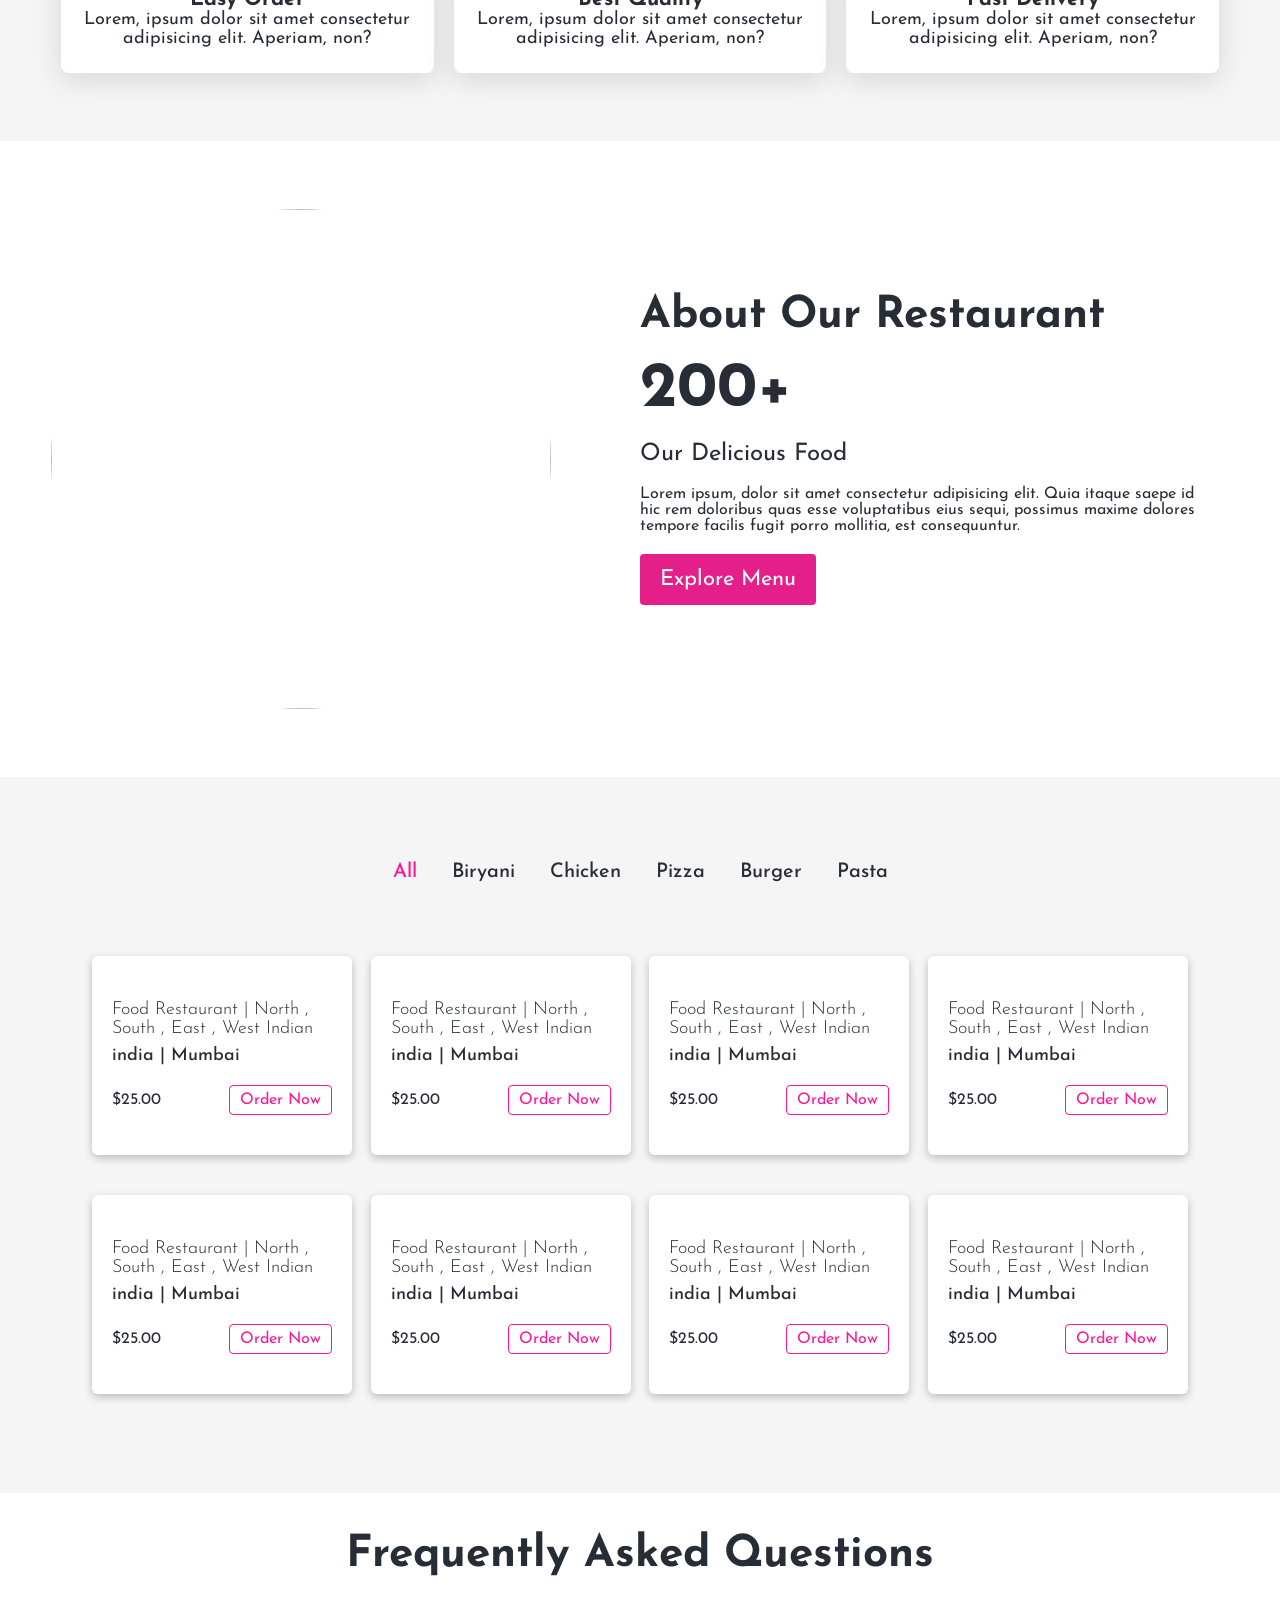
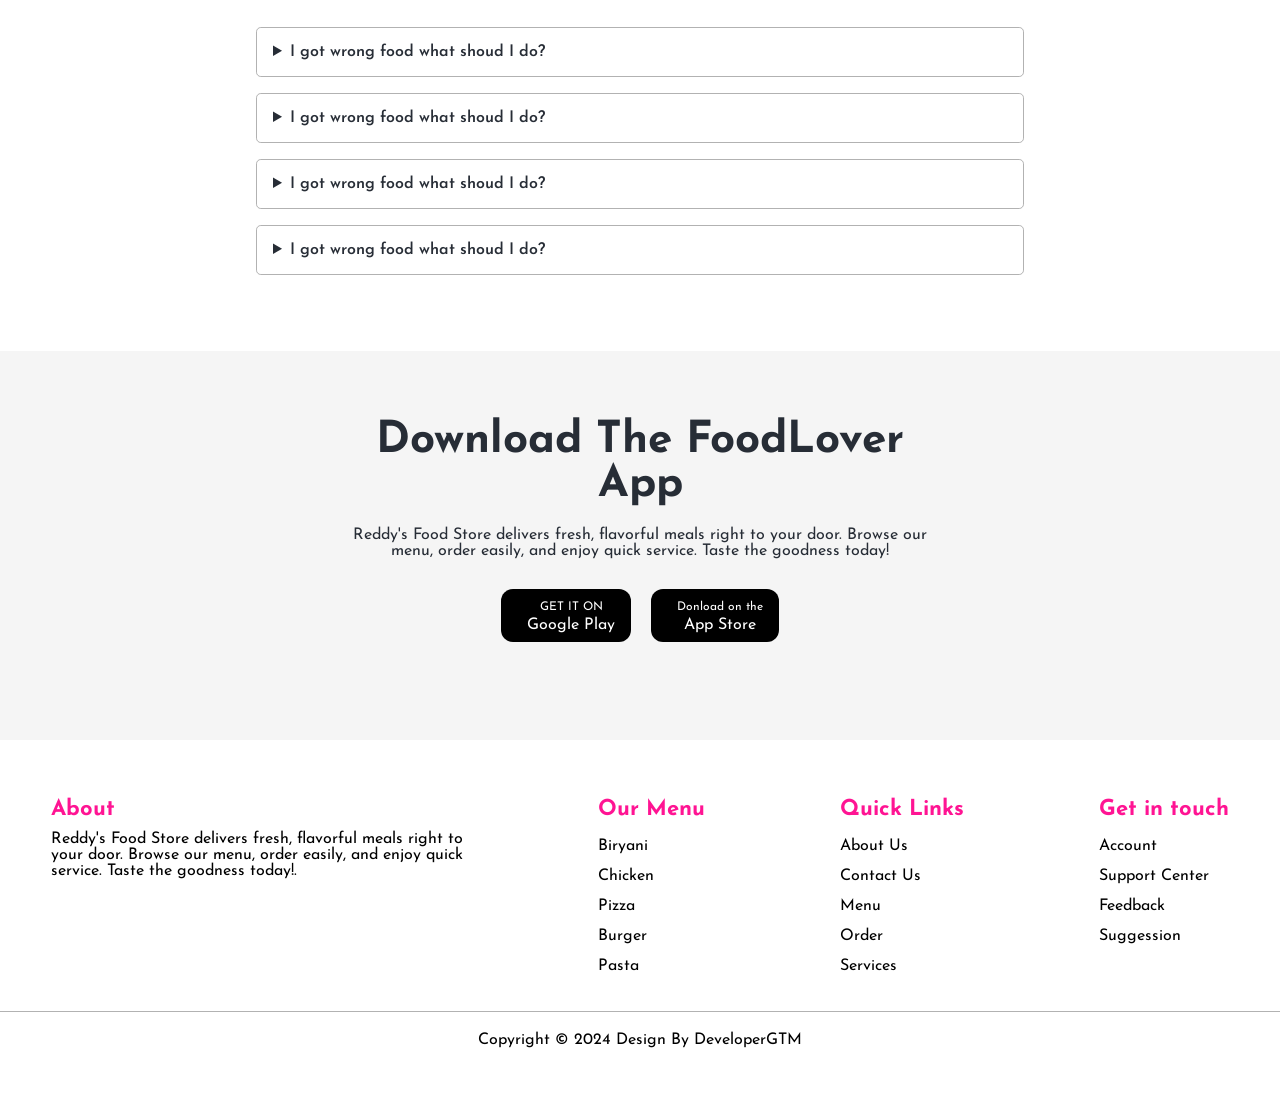
==== commit a57ffd31: "ndex.html" ====
--- a/index.html
+++ b/index.html
@@ -349,8 +349,7 @@
                 <summary>I got wrong food what shoud I do?</summary>
                 <div class="content">
                     <p>
-                        Lorem ipsum dolor sit amet consectetur adipisicing elit.
-                        Asperiores amet sunt at?
+                        please contace Us , we will help you Regarding the order.
                     </p>
                 </div>
             </details>
@@ -359,8 +358,7 @@
                 <summary>I got wrong food what shoud I do?</summary>
                 <div class="content">
                     <p>
-                        Lorem ipsum dolor sit amet consectetur adipisicing elit.
-                        Asperiores amet sunt at?
+                        Please contact us through Our costumer care we will help us regarding the order.
                     </p>
                 </div>
             </details>
@@ -369,8 +367,7 @@
                 <summary>I got wrong food what shoud I do?</summary>
                 <div class="content">
                     <p>
-                        Lorem ipsum dolor sit amet consectetur adipisicing elit.
-                        Asperiores amet sunt at?
+                        Please select the order before ordering.
                     </p>
                 </div>
             </details>
@@ -388,10 +385,8 @@
             <div class="text">
                 <h2 class="secondary">Download The FoodLover App</h2>
                 <p>
-                    Lorem ipsum dolor sit amet consectetur adipisicing elit. Repudiandae
-                    laudantium velit iure illo facilis at delectus sint, doloribus
-                    magnam officiis rerum nobis, perspiciatis maxime repellat qui
-                    consequuntur? Aspernatur, architecto voluptatum!
+                    Reddy's Food Store delivers fresh, flavorful meals right to your door. 
+                    Browse our menu, order easily, and enjoy quick service. Taste the goodness today!
                 </p>
 
                 <div class="download flex">
@@ -422,10 +417,8 @@
             <div class="footer-about">
                 <h2>About</h2>
                 <p>
-                    Lorem ipsum dolor sit amet consectetur adipisicing elit. Maxime
-                    aspernatur sit deleniti enim voluptas voluptatum incidunt rerum,
-                    exercitationem voluptate nemo quo impedit ad perspiciatis tempore
-                    nulla dolore fugit, fuga eos.
+                    Reddy's Food Store delivers fresh, flavorful meals right to your door.
+                    Browse our menu, order easily, and enjoy quick service. Taste the goodness today!.
                 </p>
             </div>
 
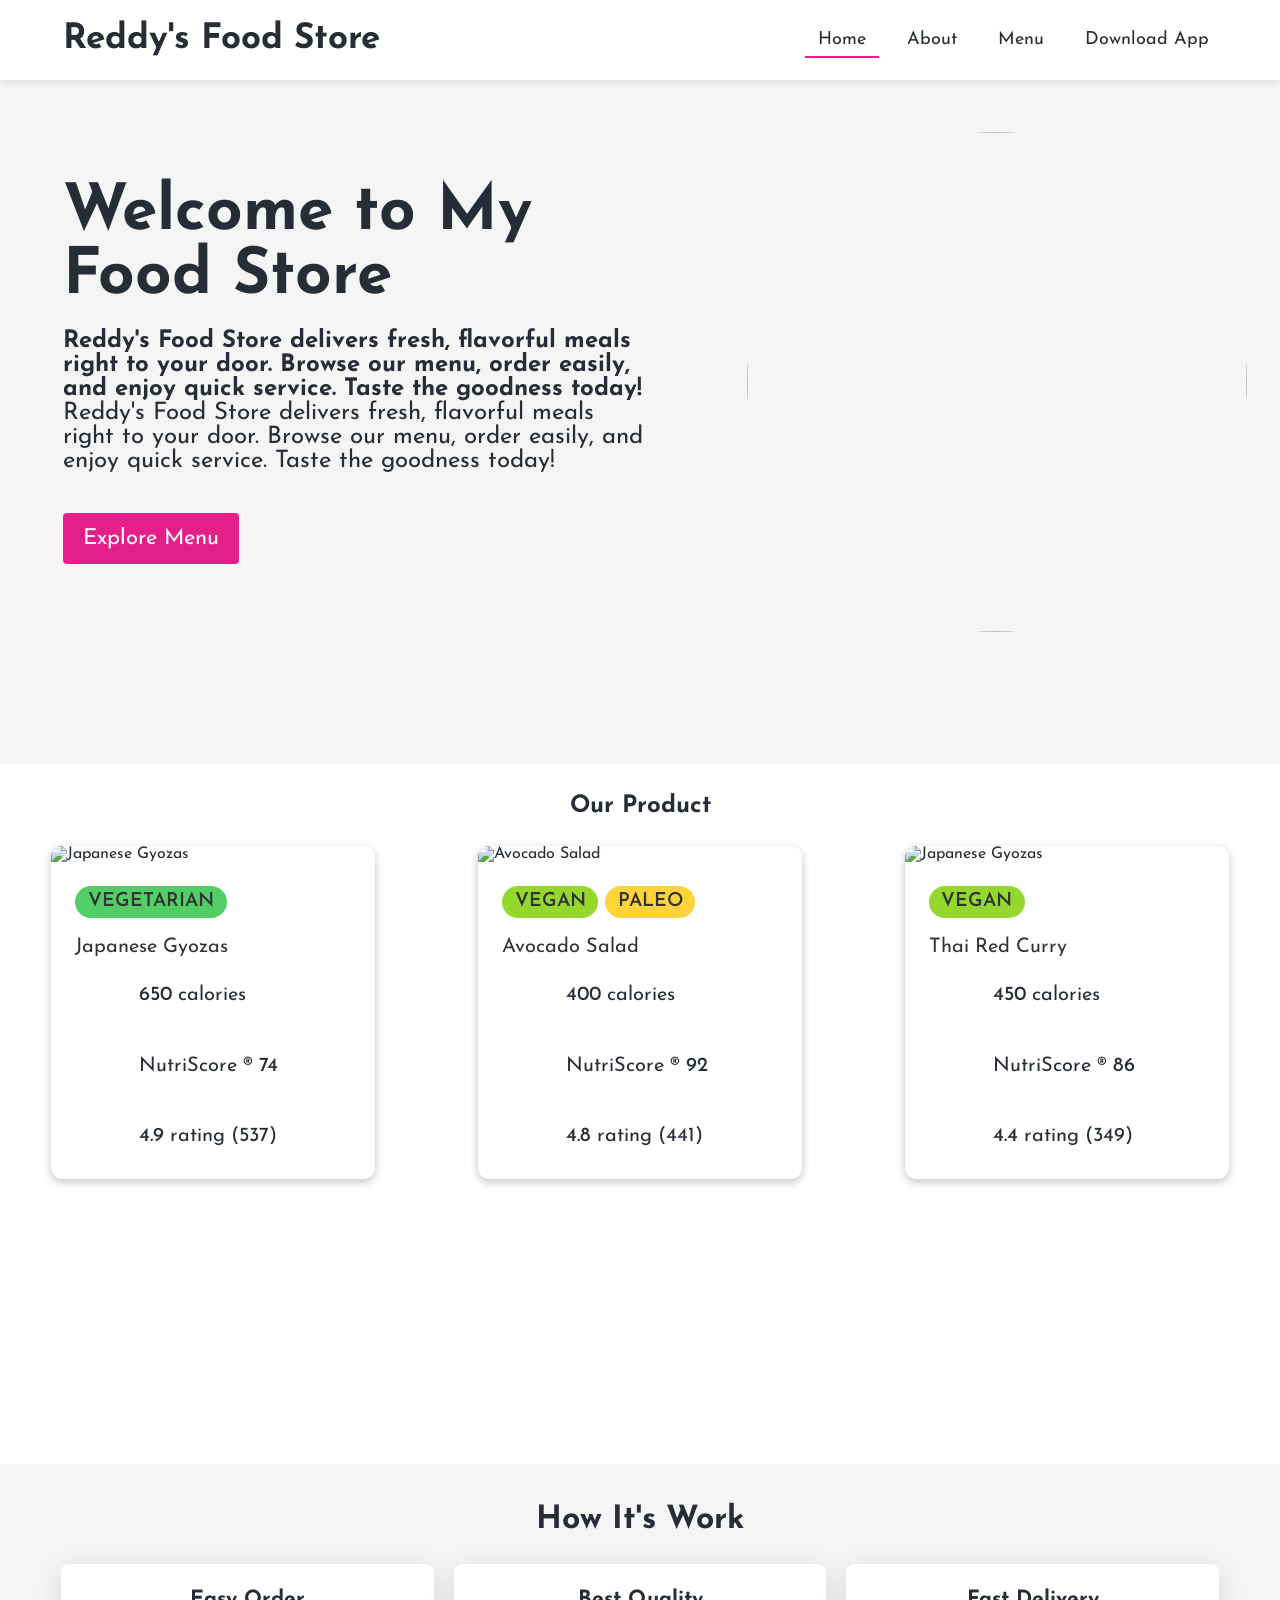
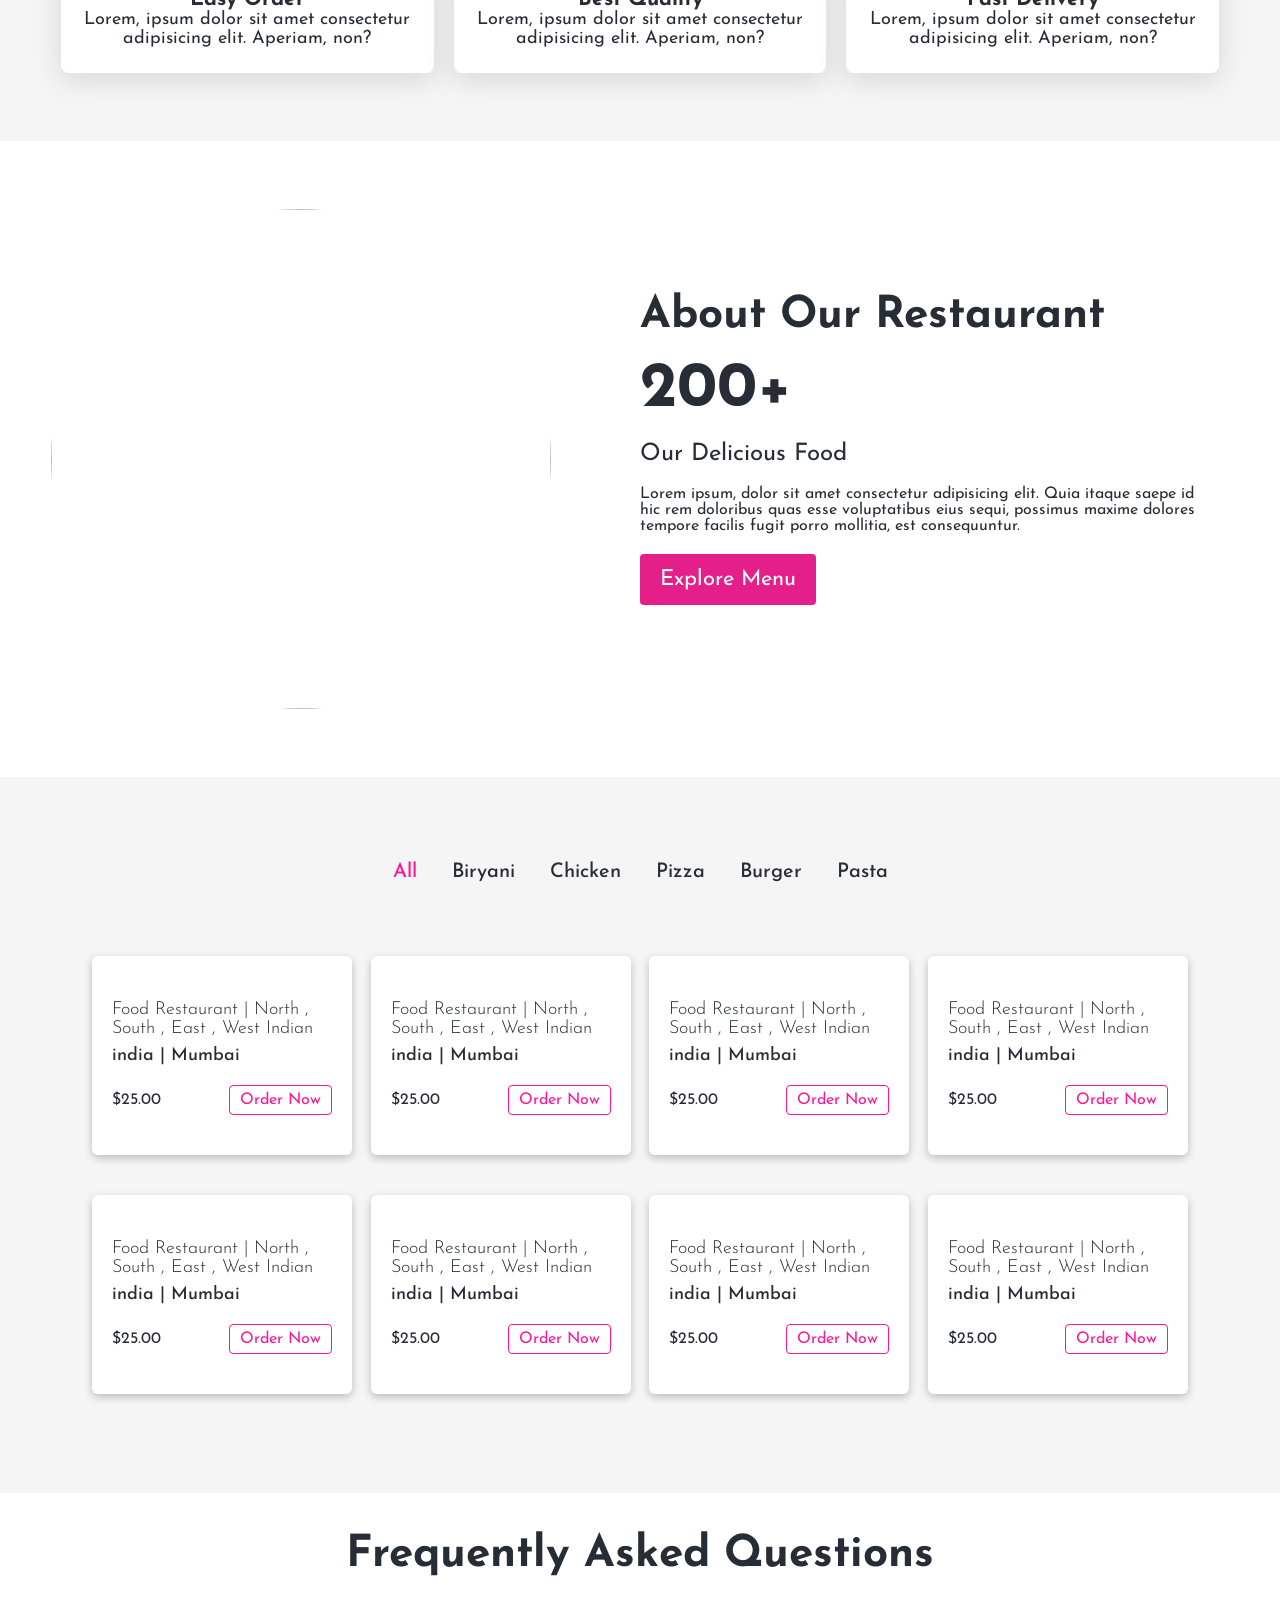
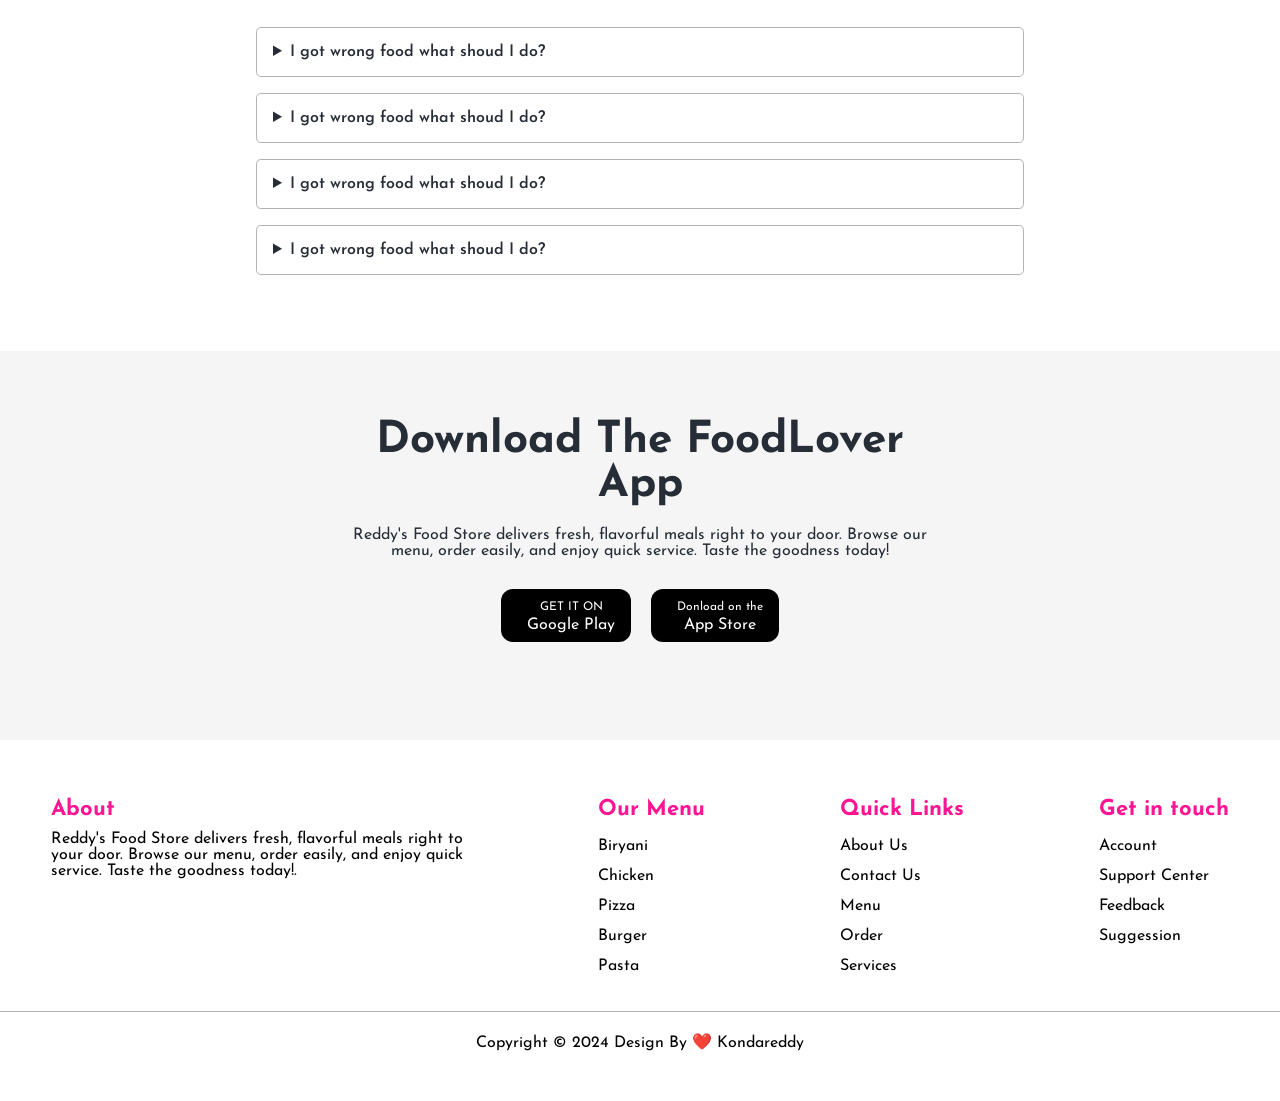
==== commit 133a126b: "index.html" ====
--- a/index.html
+++ b/index.html
@@ -19,7 +19,7 @@
                 <ion-icon name="grid-outline"></ion-icon>
             </label>
 
-            <label class="logo">Food Store</label>
+            <label class="logo"> Reddy's Food Store</label>
 
             <ul>
                 <li><a href="#hero-section" class="active">Home</a></li>
@@ -37,10 +37,12 @@
             <h1 class="primary">
                 Welcome to My Food Store</span>
             </h1>
-            <h2>Reddy's Food Store delivers fresh, flavorful meals right to your door. Browse our menu, order easily, and enjoy quick service. Taste the goodness today!</h2>
+            <h2>Reddy's Food Store delivers fresh, flavorful meals right to your door.
+                Browse our menu, order easily, and enjoy quick service. Taste the goodness today!</h2>
 
             <p class="tertiary">
-                Reddy's Food Store delivers fresh, flavorful meals right to your door. Browse our menu, order easily, and enjoy quick service. Taste the goodness today!
+                Reddy's Food Store delivers fresh, flavorful meals right to your door. 
+                Browse our menu, order easily, and enjoy quick service. Taste the goodness today!
             </p>
 
             <a href="#menu" class="btn">Explore Menu</a>
@@ -458,7 +460,7 @@
         </div>
 
         <div class="copyright">
-            <p>Copyright &copy; 2024 Design By DeveloperGTM</p>
+            <p>Copyright &copy; 2024 Design By ❤️ Kondareddy</p>
         </div>
     </div>
     <!-- End Footer -->
